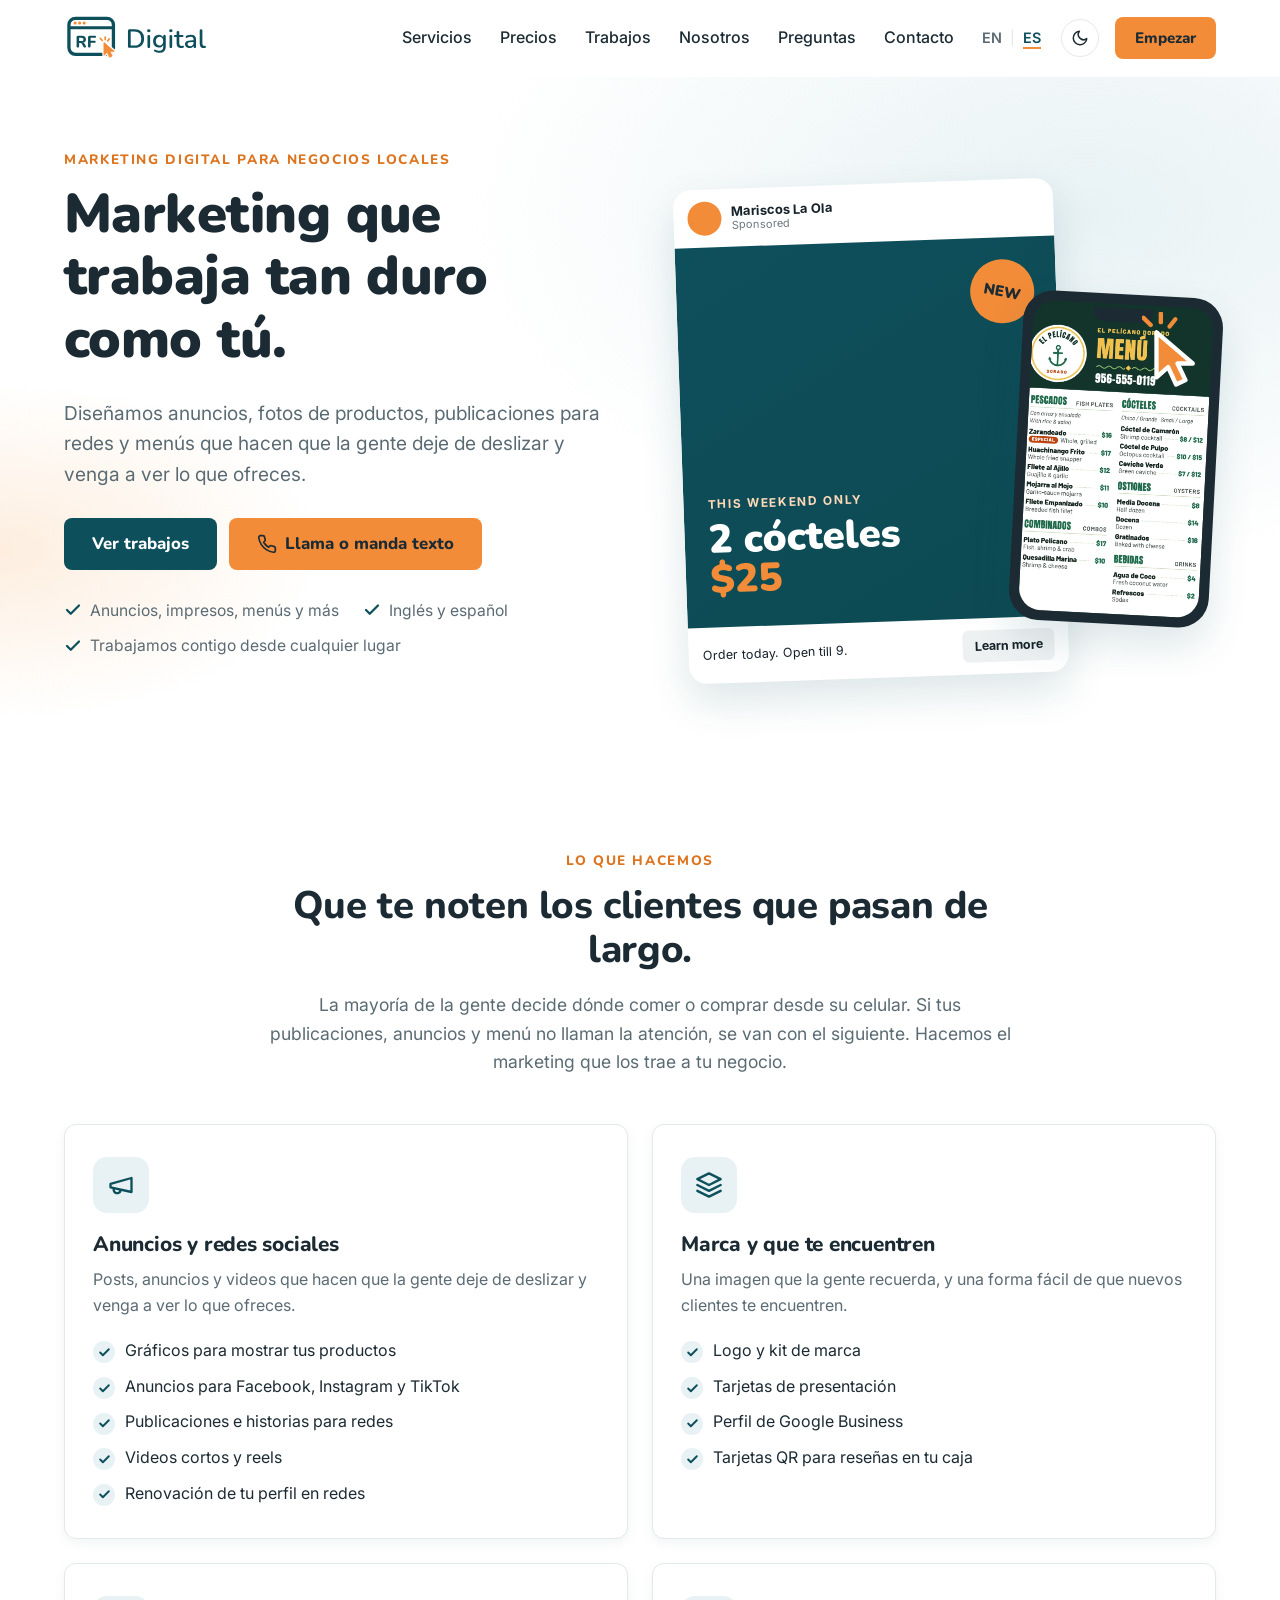
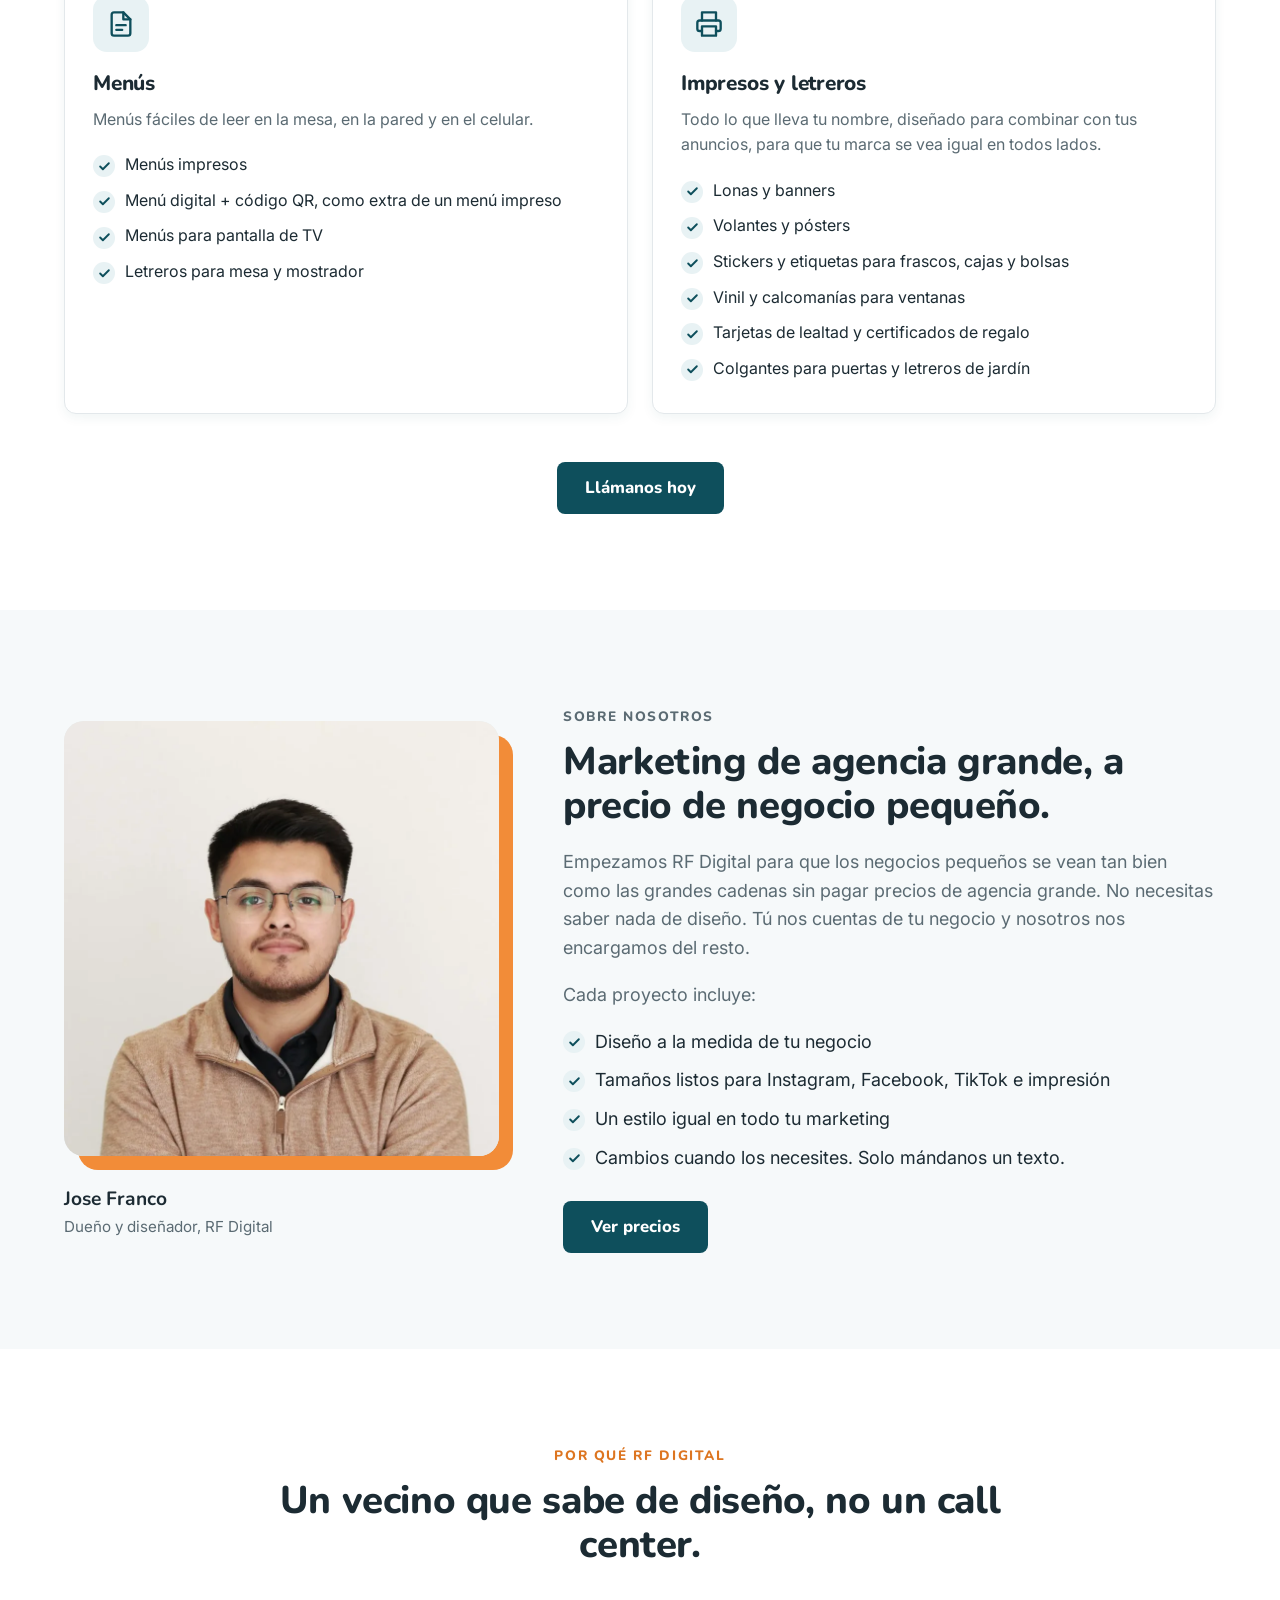
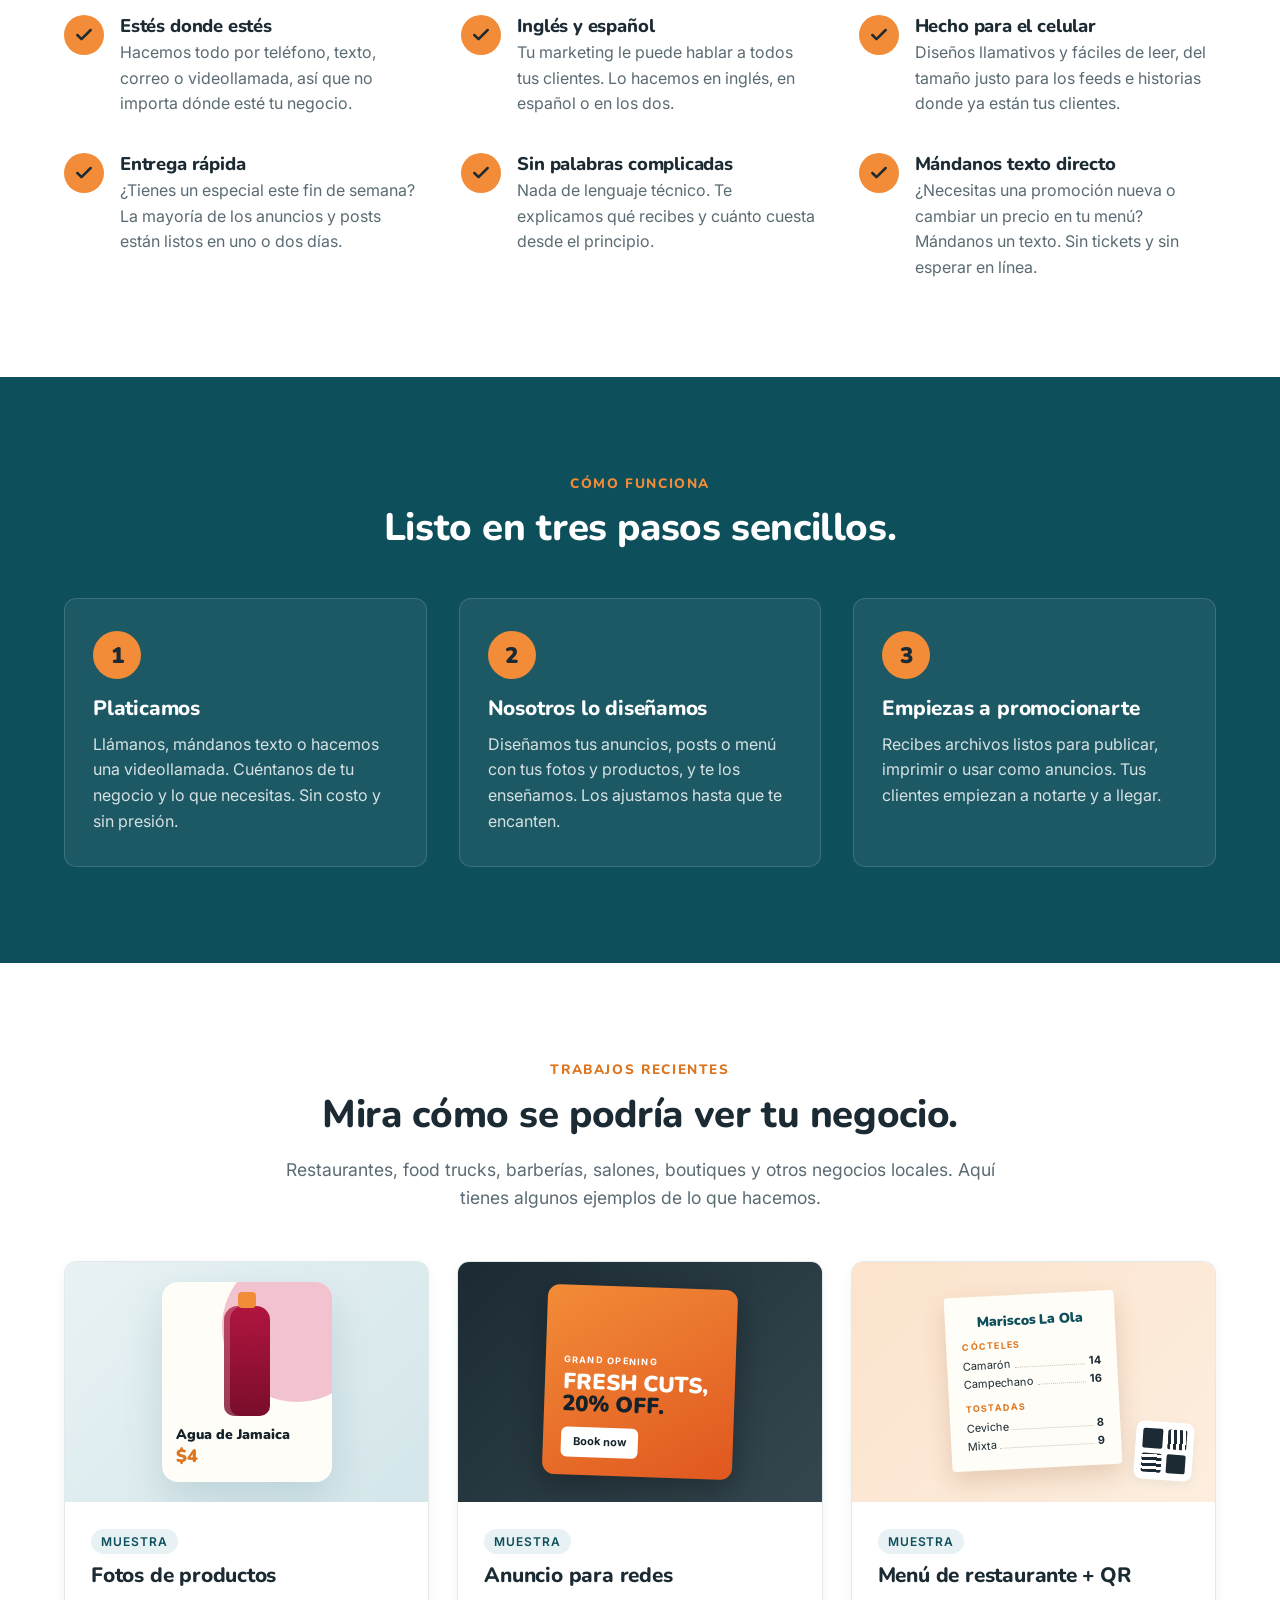
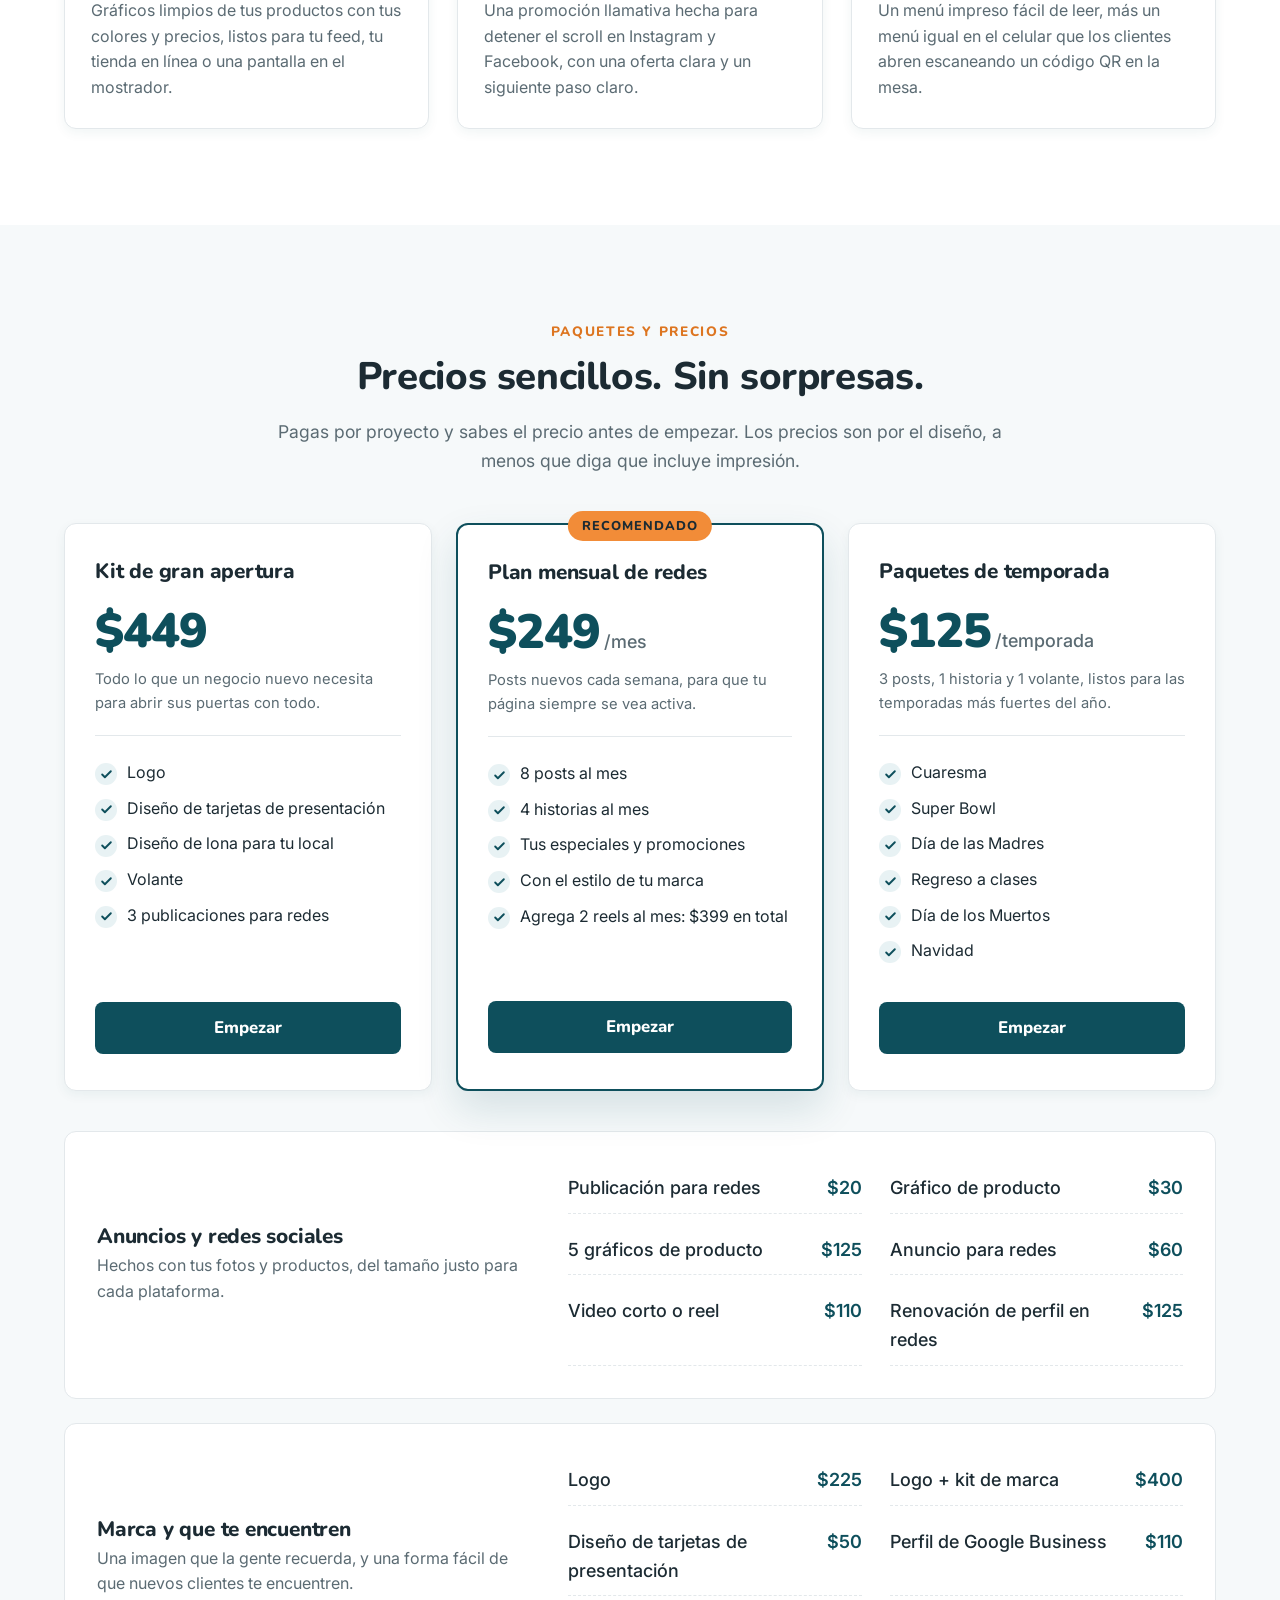
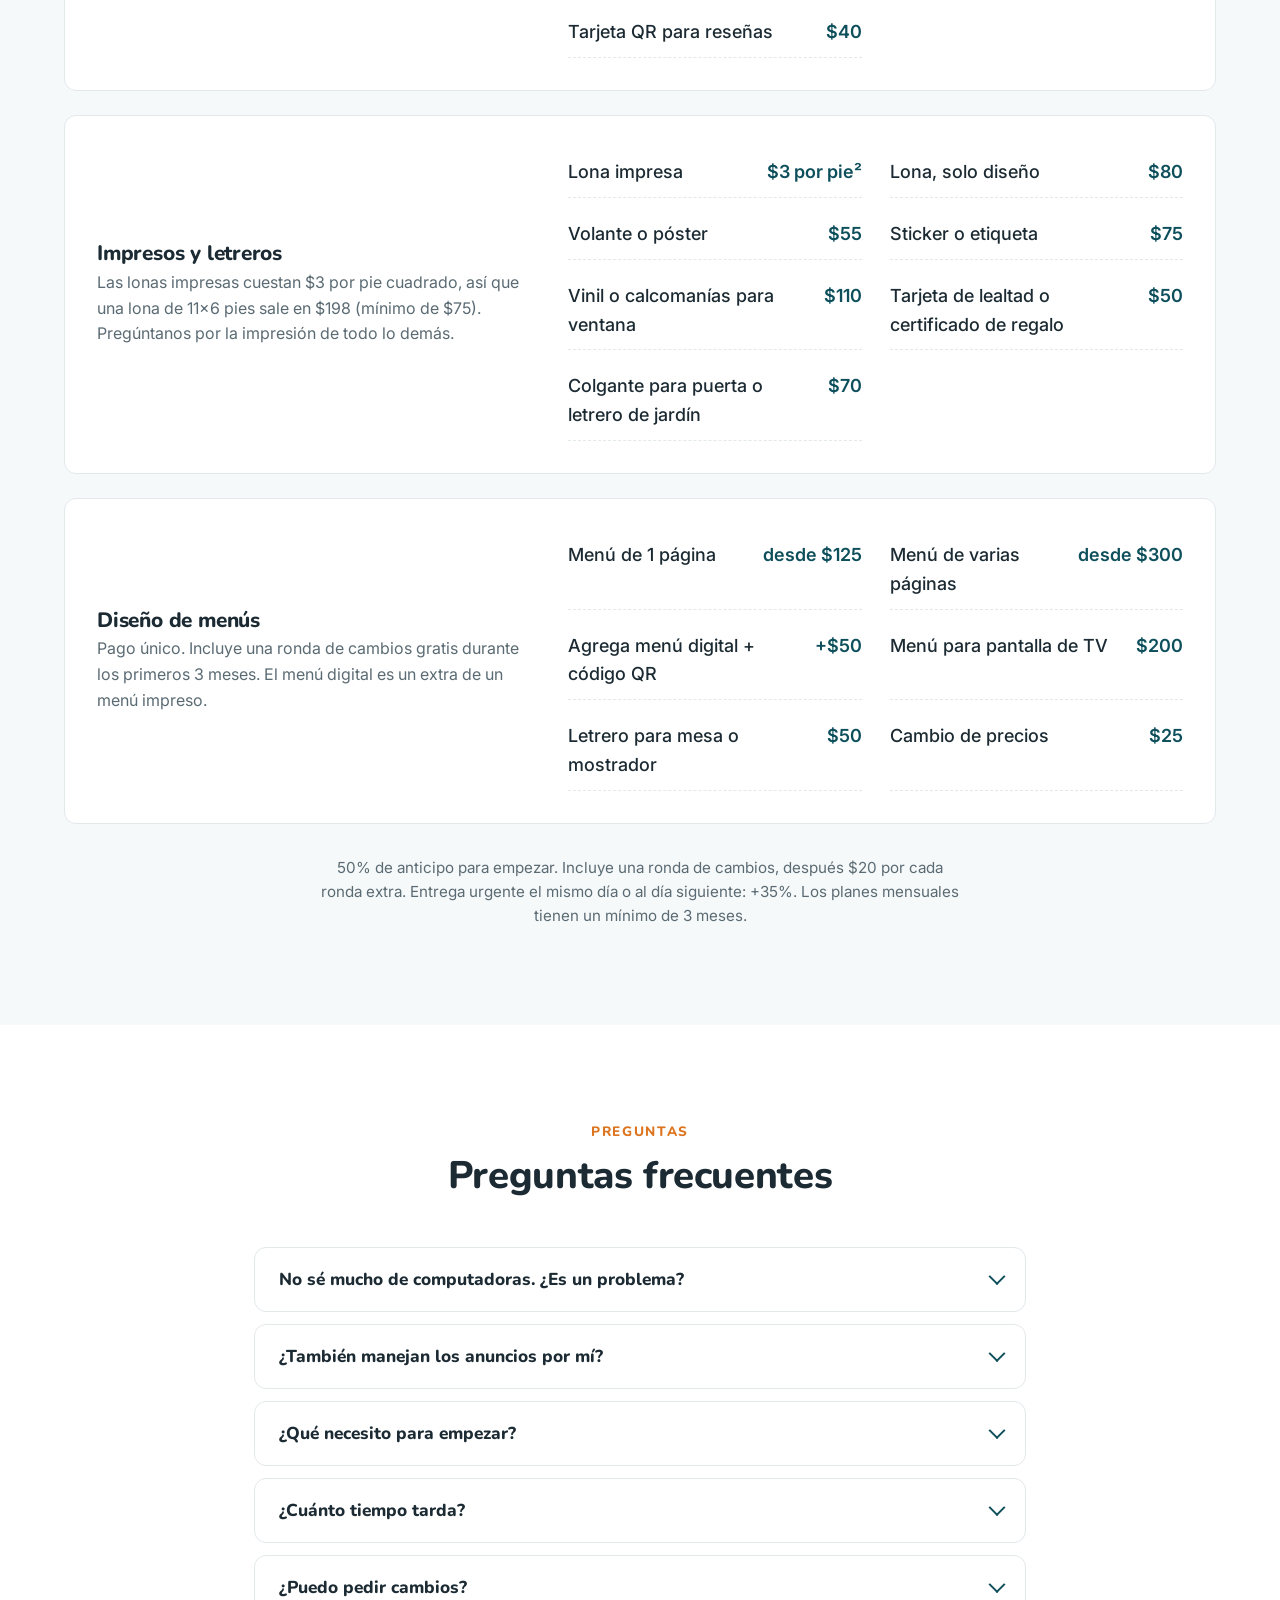
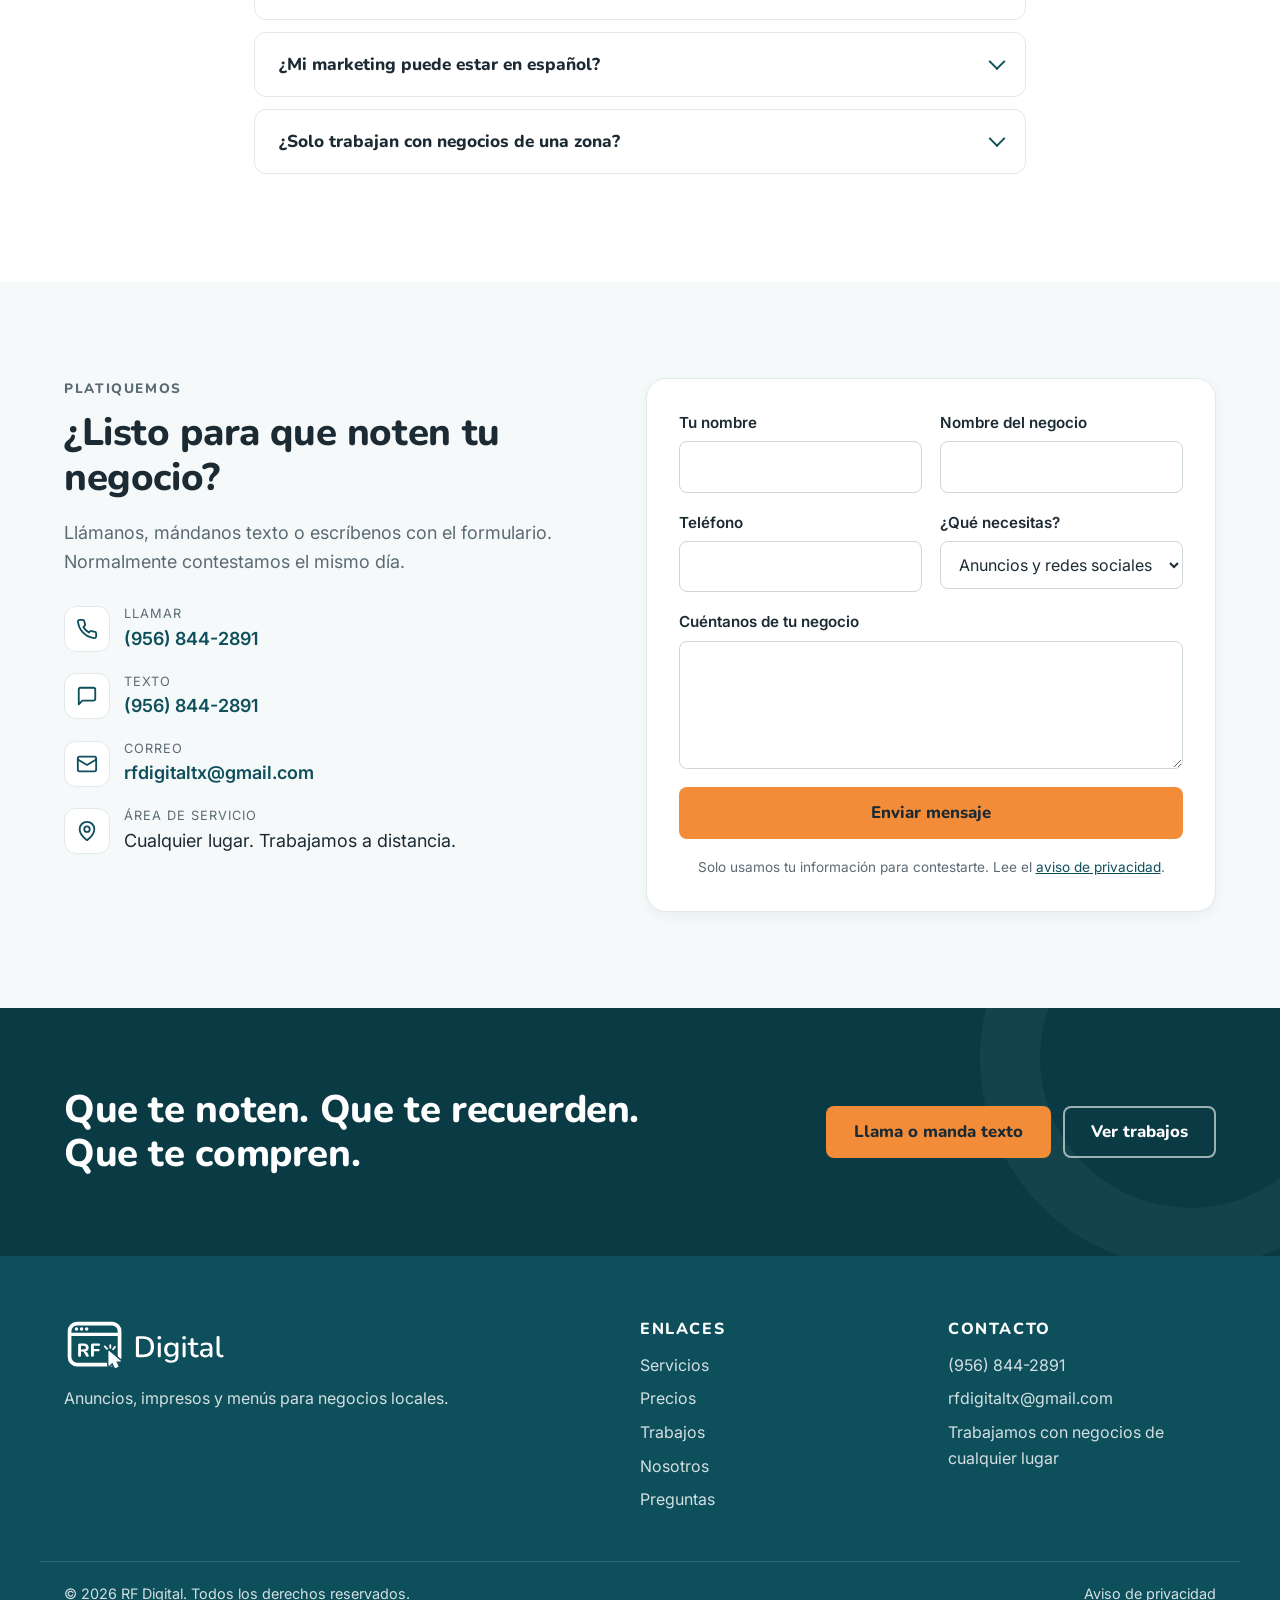
==== es/index.html @ 93c4a746 "Add a Spanish share link with its own Spanish preview Link previews don't run the language switch, s" ====
<!doctype html>
<html lang="es">
<head>
  <meta charset="utf-8">
  <meta name="viewport" content="width=device-width, initial-scale=1">
  <title>Marketing digital para negocios locales | RF Digital</title>
  <meta name="description" content="RF Digital diseña anuncios, publicaciones para redes, logos, tarjetas, lonas, letreros y menús para negocios locales, estén donde estén.">
  <link rel="canonical" href="https://jose-franco22.github.io/rf-digital/es/">
  <meta name="robots" content="noindex, follow">

  <!-- Facebook and other link previews don't run JavaScript, so this page
       carries its own Spanish preview, then sends people to the Spanish site. -->
  <meta property="og:type" content="website">
  <meta property="og:title" content="RF Digital | Marketing digital para negocios locales">
  <meta property="og:description" content="Anuncios, publicaciones para redes, logos, impresos y menús para negocios locales.">
  <meta property="og:url" content="https://jose-franco22.github.io/rf-digital/es/">
  <meta property="og:image" content="https://jose-franco22.github.io/rf-digital/assets/img/og-image-es.png?v=1">
  <meta property="og:image:width" content="1200">
  <meta property="og:image:height" content="630">
  <meta property="og:image:alt" content="RF Digital: marketing que trabaja tan duro como tú.">
  <meta property="og:locale" content="es_US">
  <meta name="twitter:card" content="summary_large_image">

  <link rel="icon" href="../assets/img/favicon.svg" type="image/svg+xml">
  <script>location.replace('../?lang=es' + location.hash);</script>
  <style>body { font-family: system-ui, sans-serif; background: #fff; color: #1C2B33; padding: 32px 16px; text-align: center; }</style>
</head>
<body>
  <p><a href="../?lang=es">Ir a RF Digital en español</a></p>
</body>
</html>
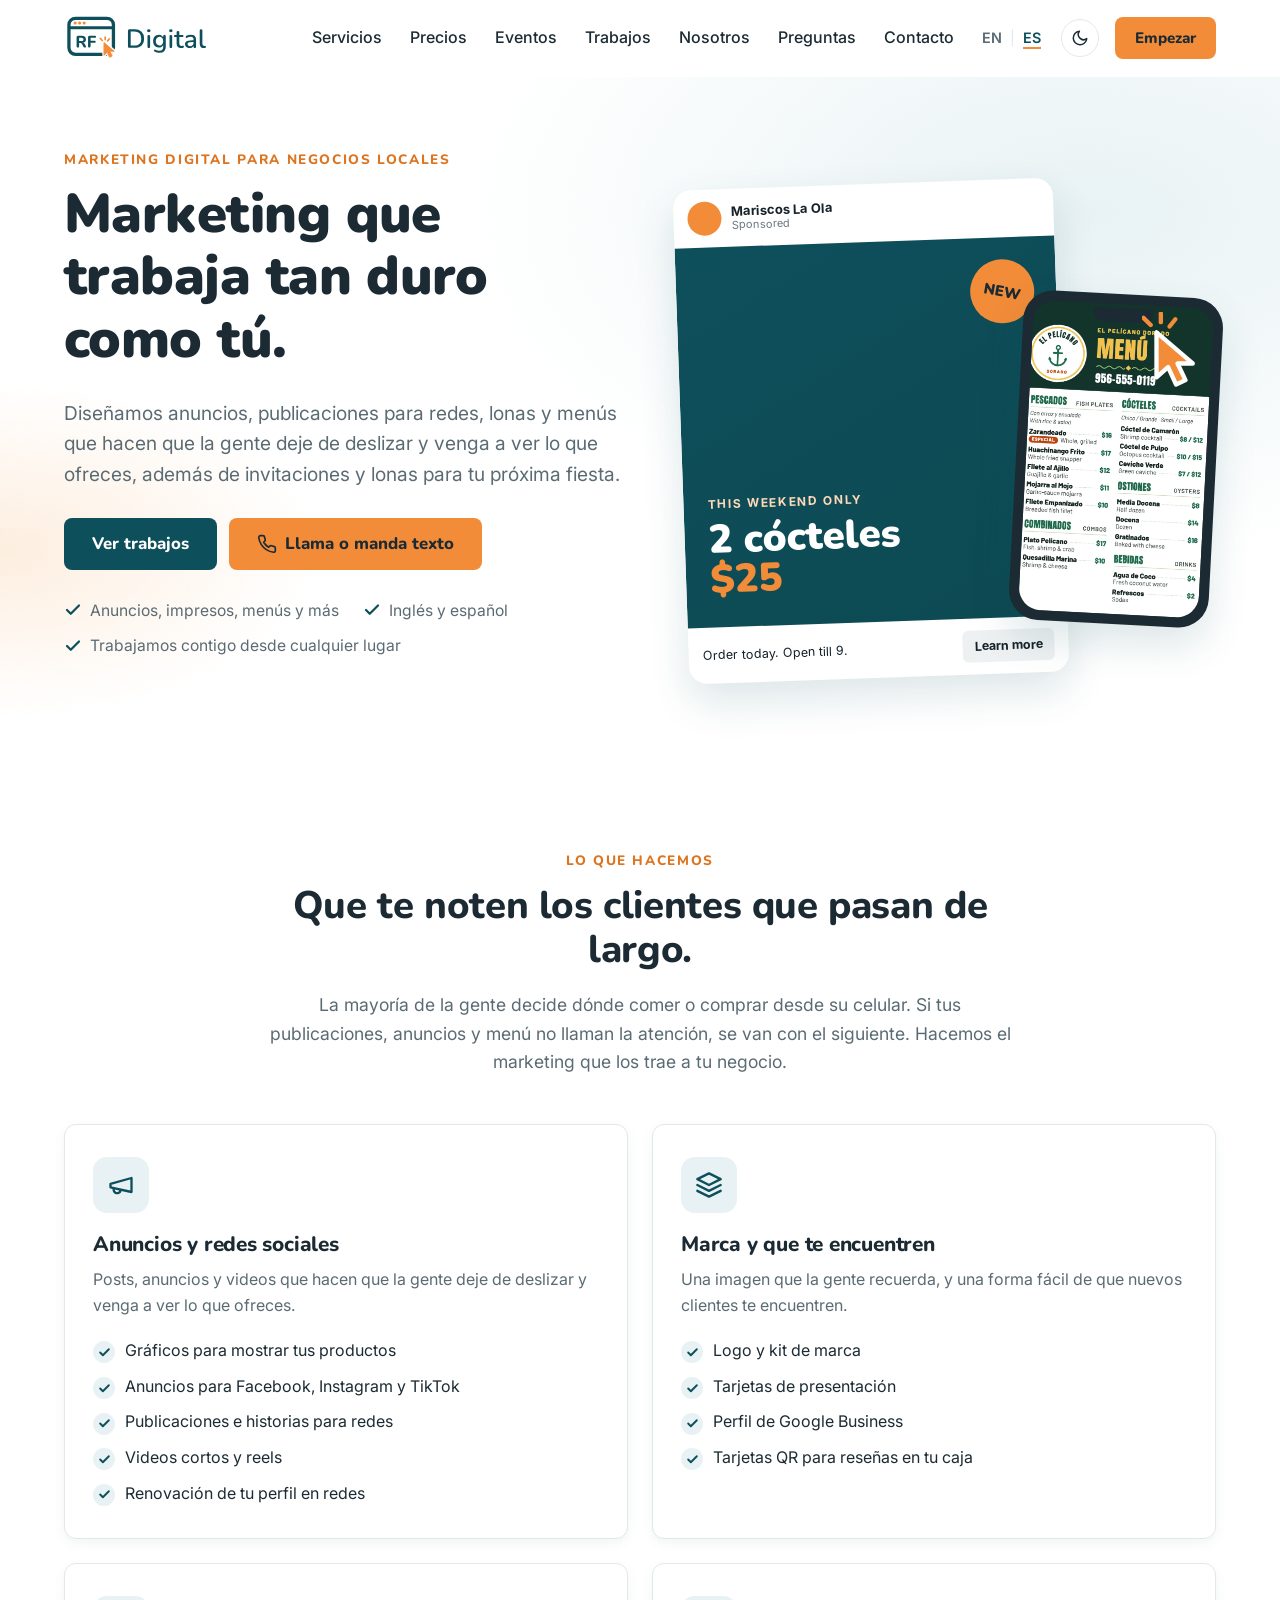
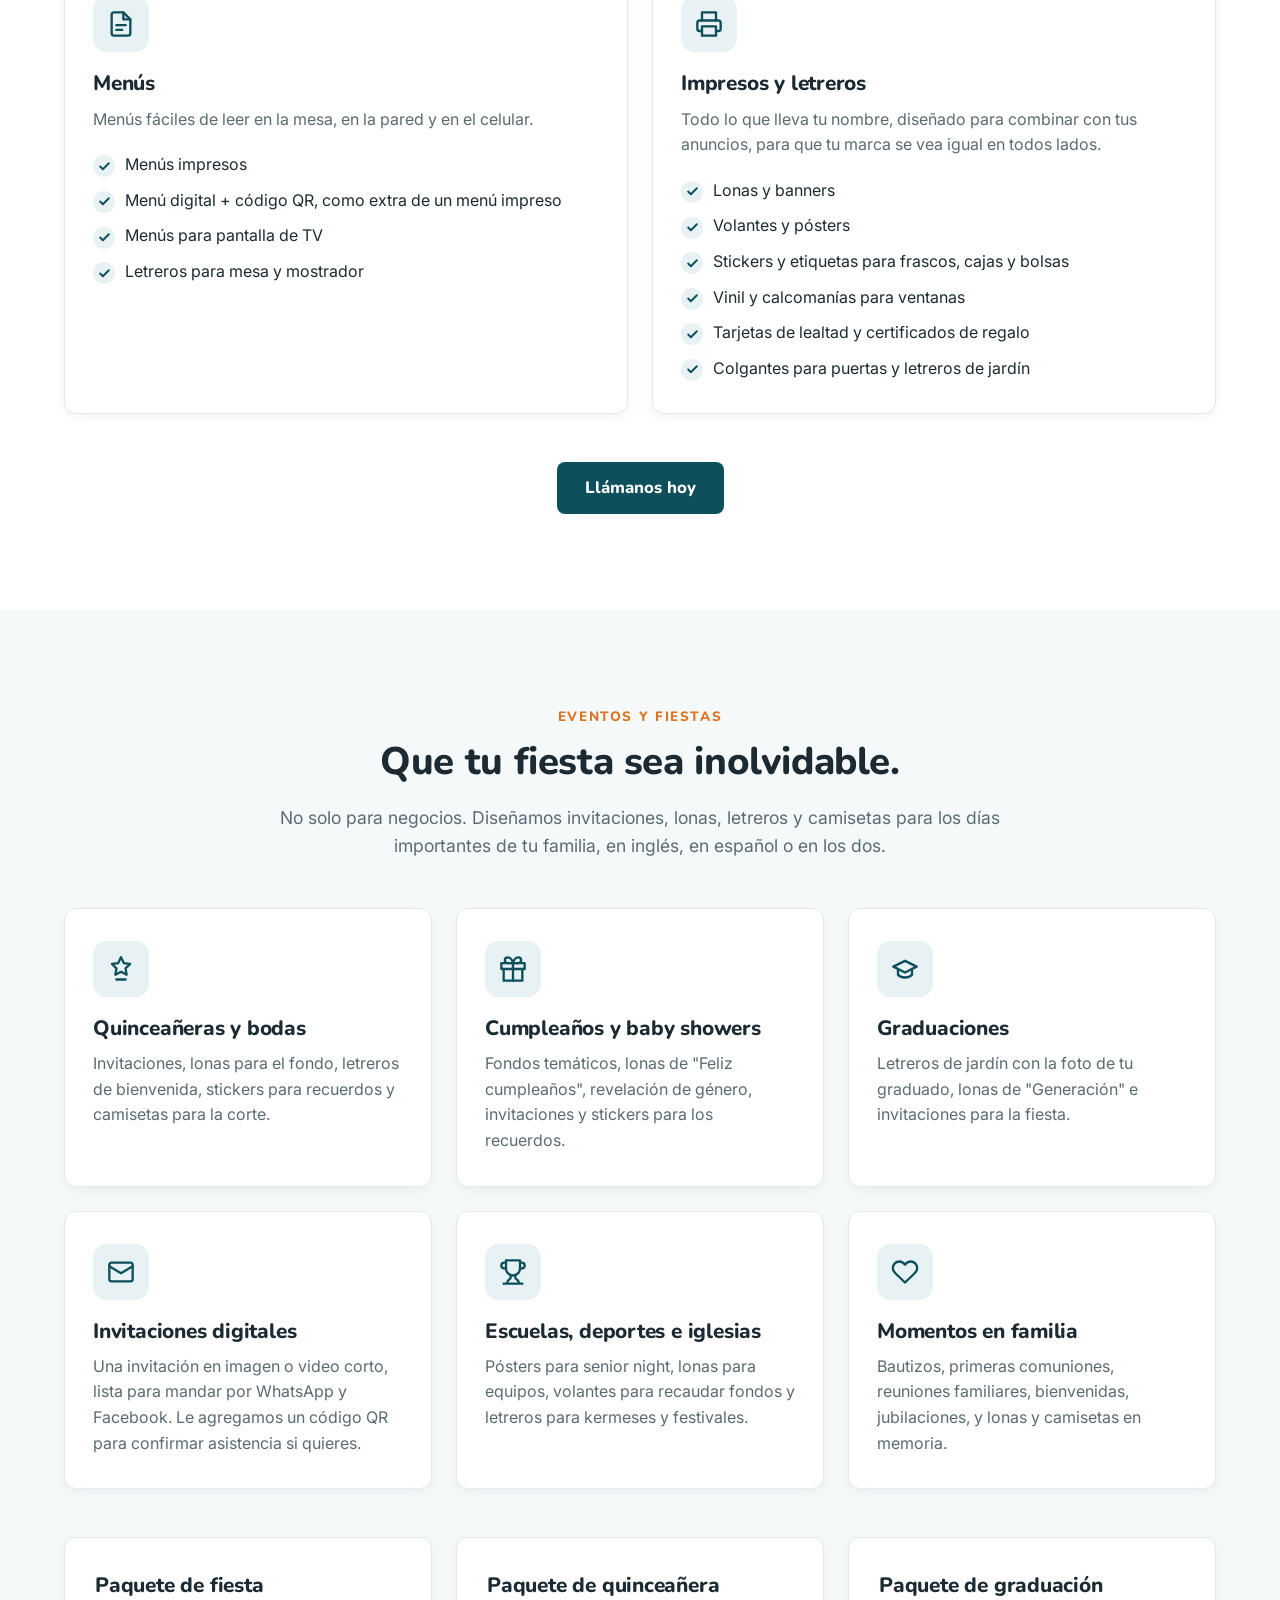
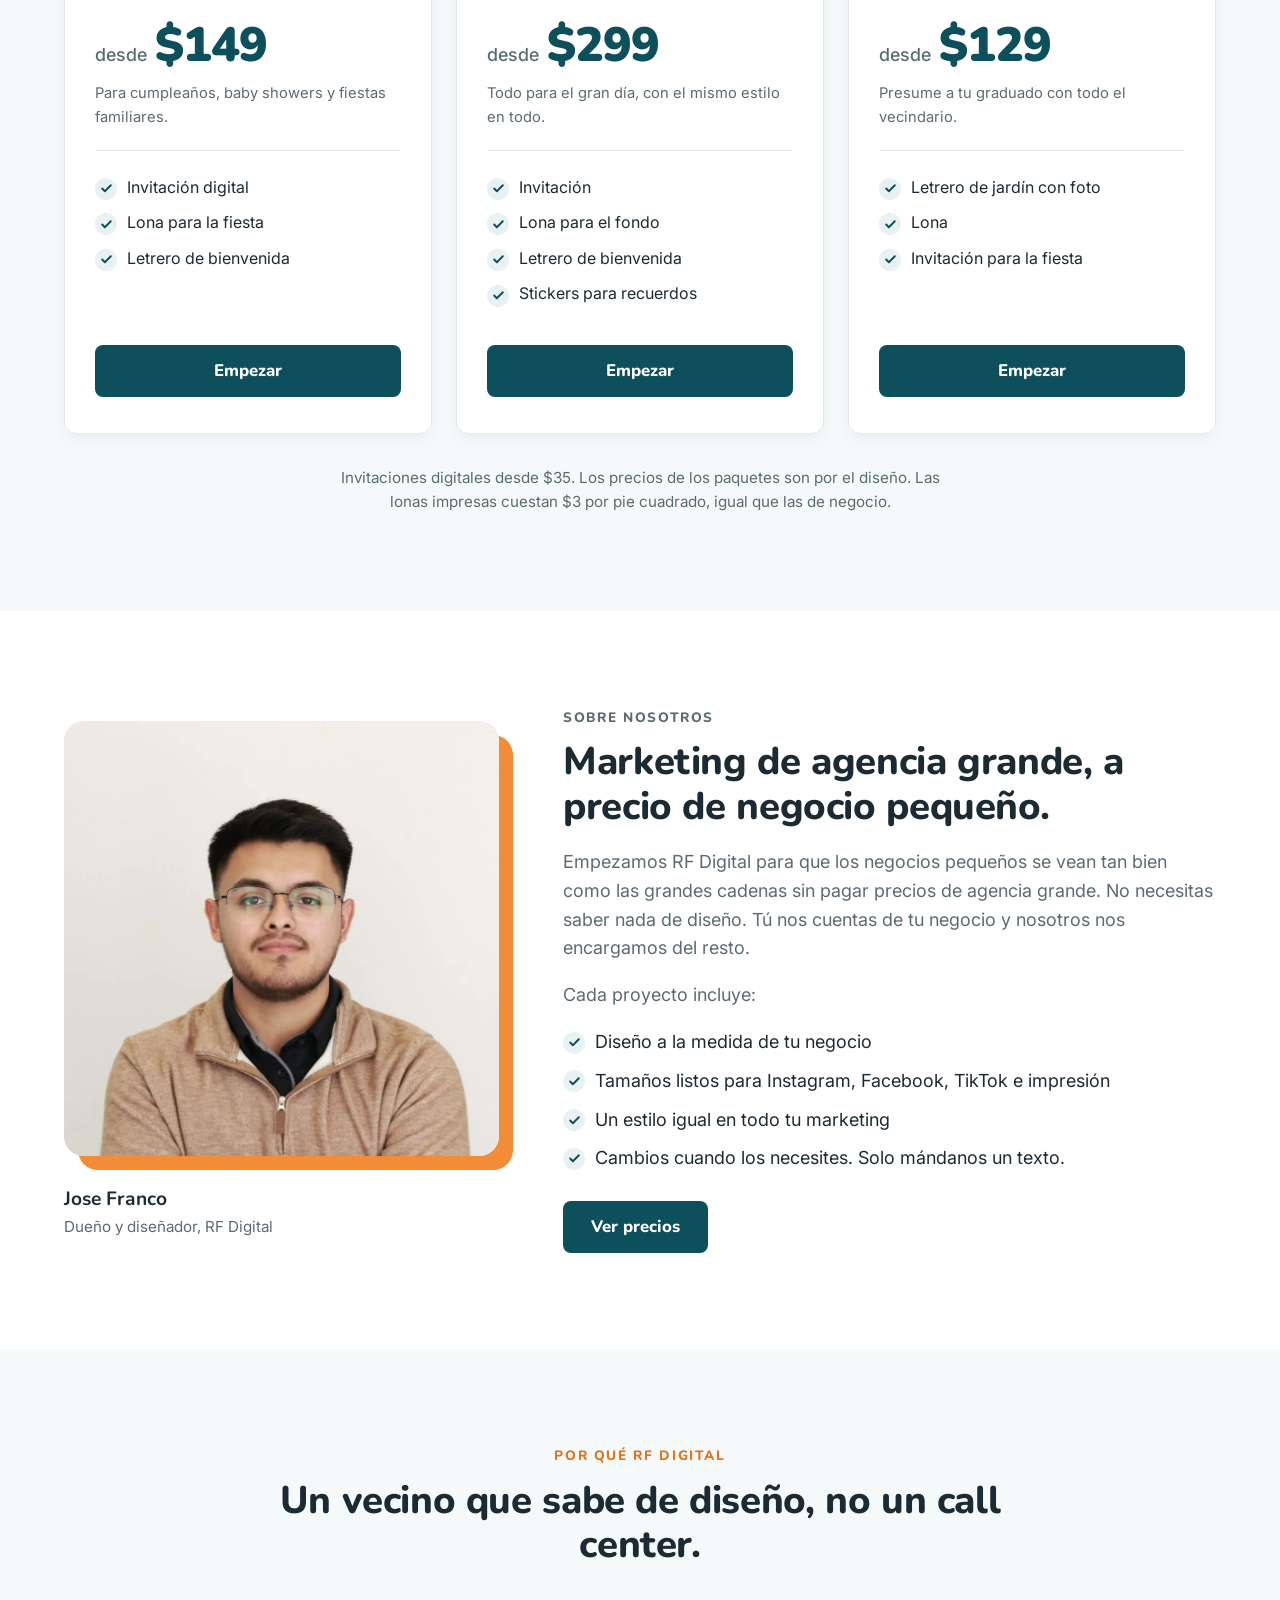
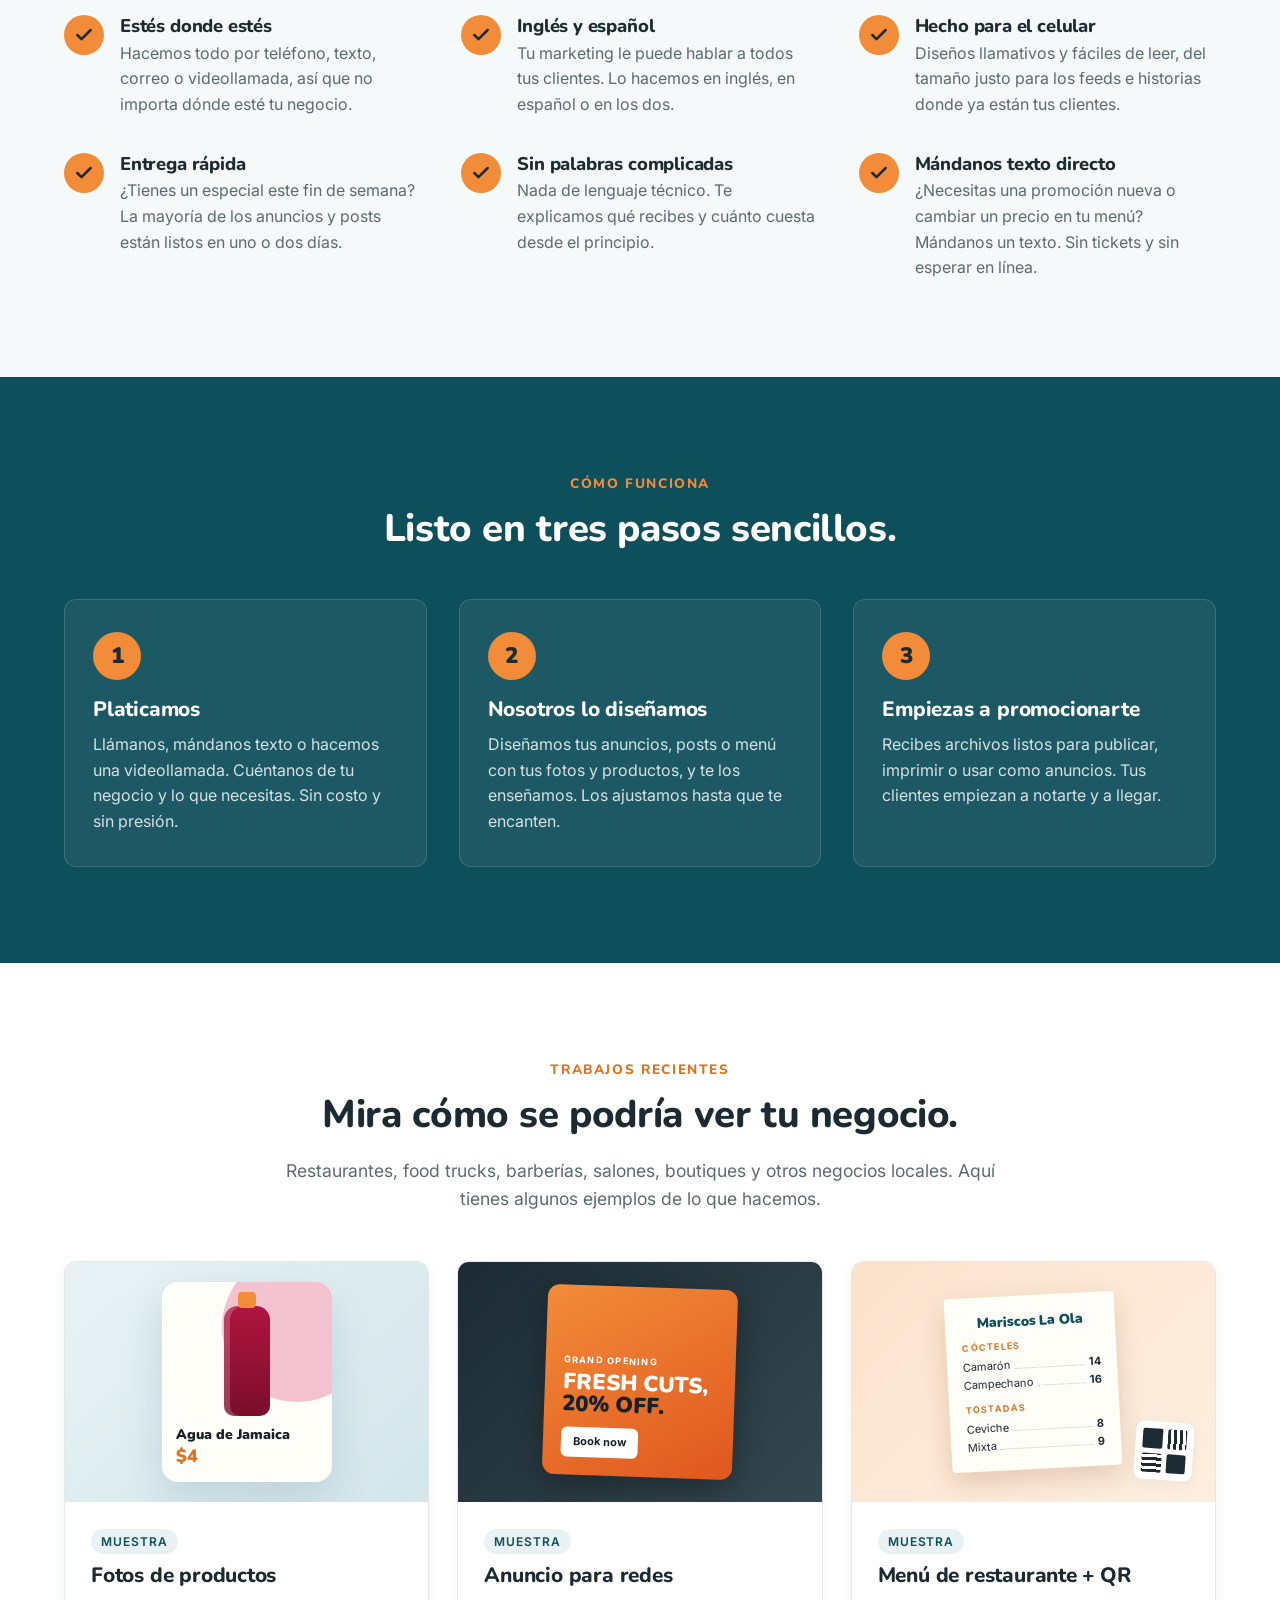
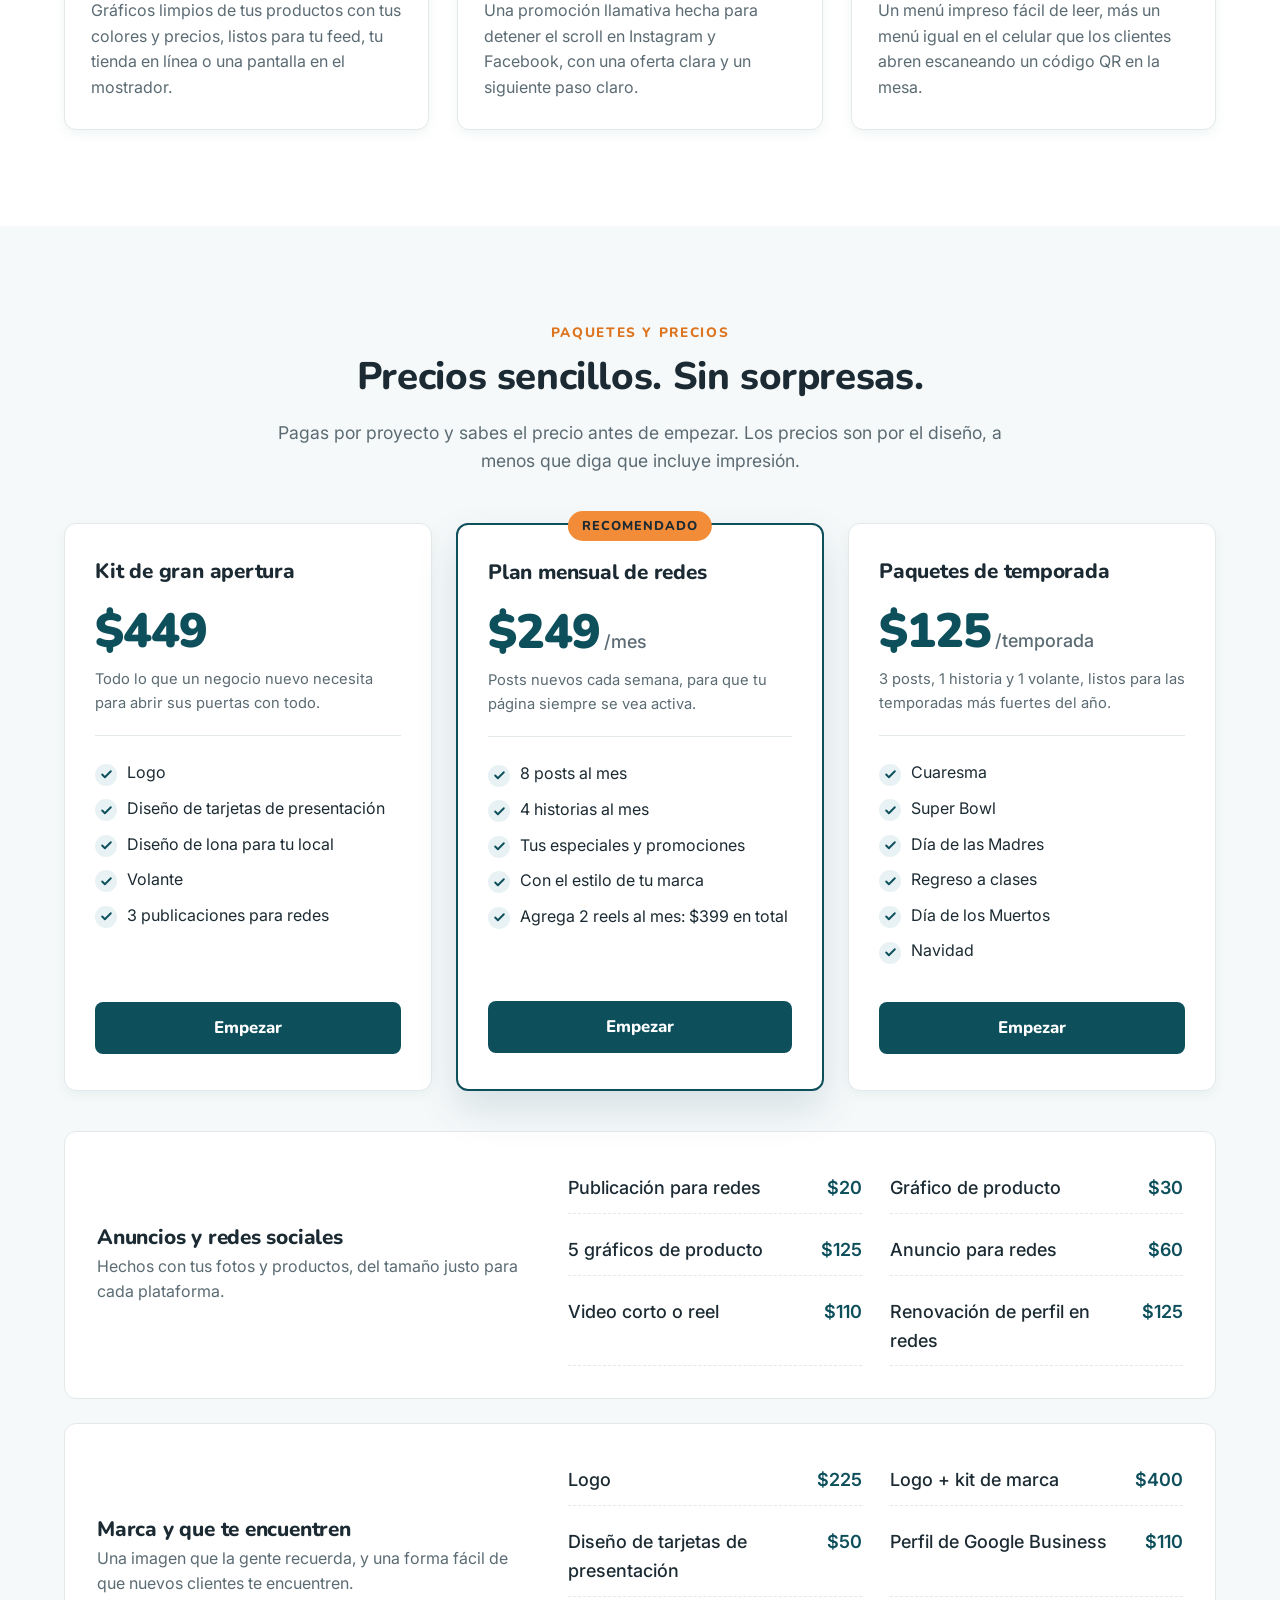
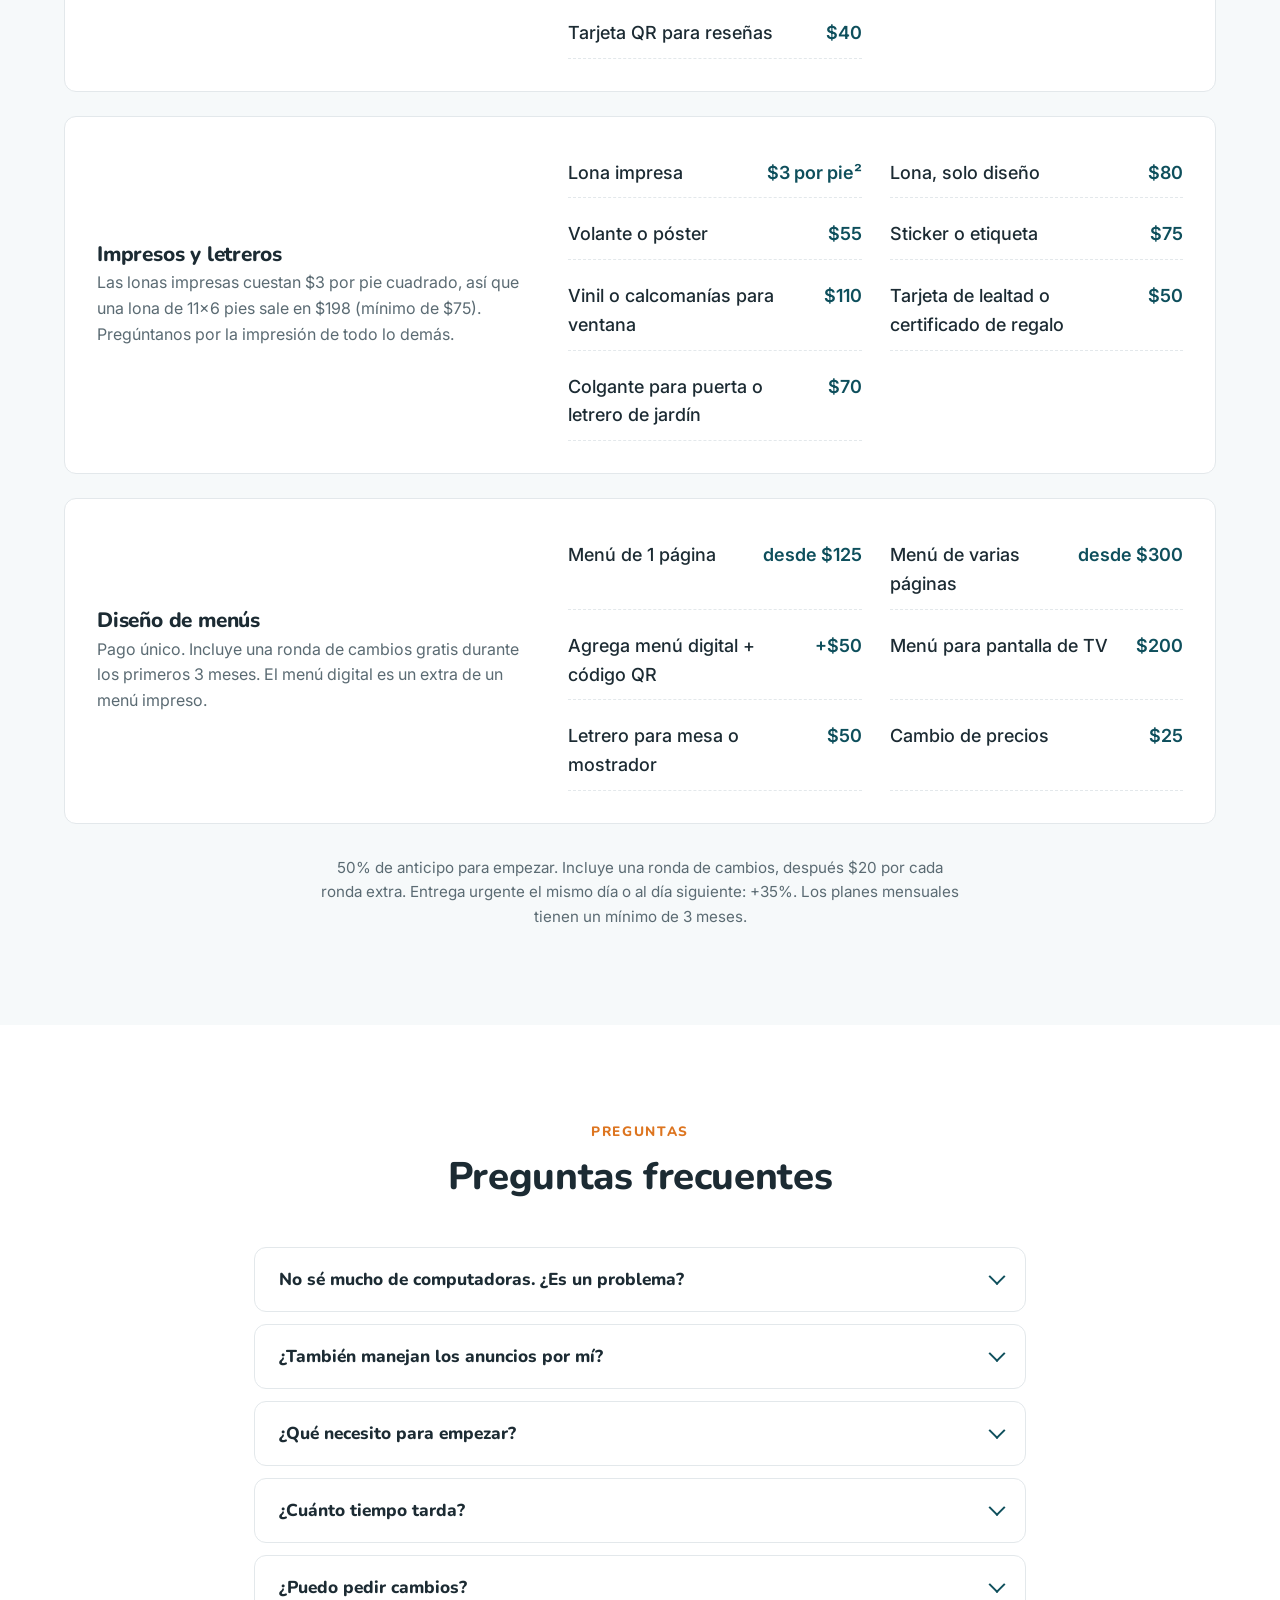
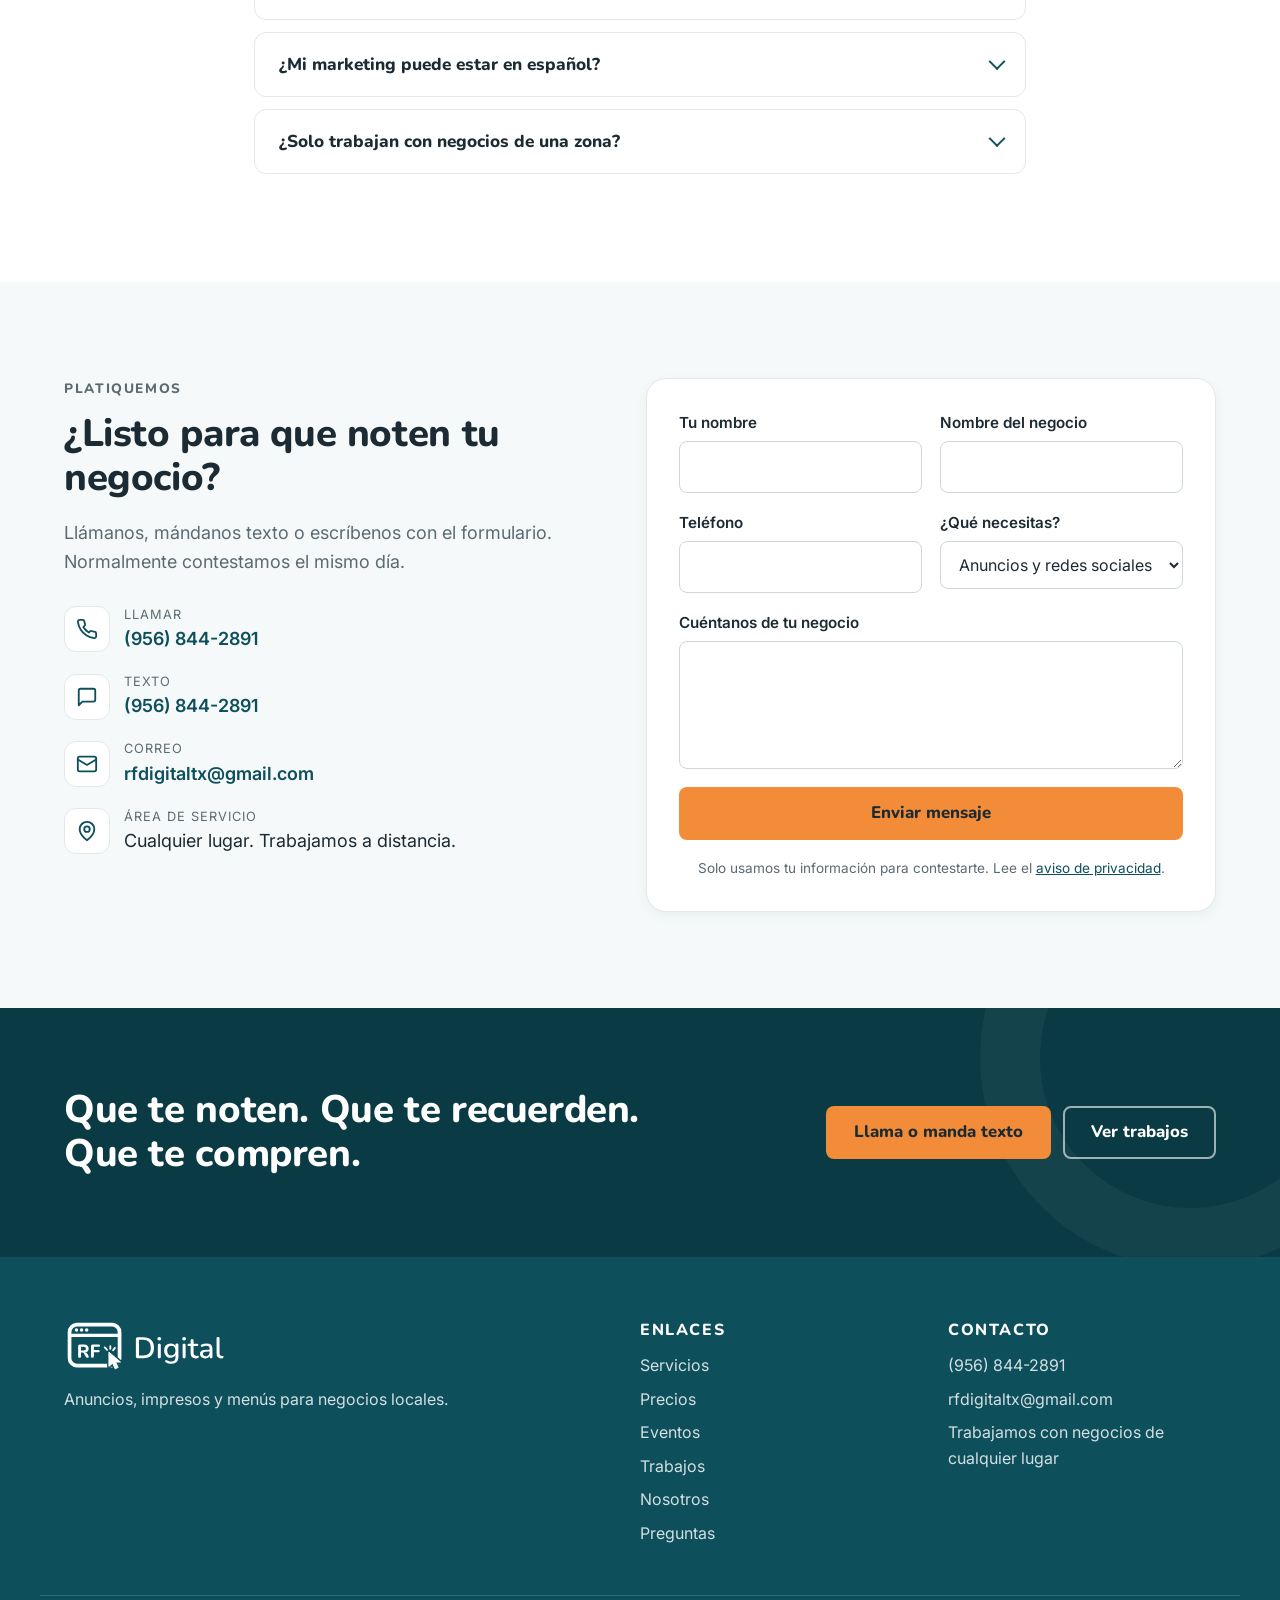
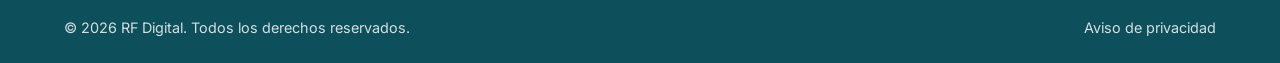
==== commit 33d3536e: "Mention parties and events in the link previews Co-Authored-By: Claude Opus 5.5 <noreply@anthropic.c" ====
--- a/es/index.html
+++ b/es/index.html
@@ -4,20 +4,20 @@
   <meta charset="utf-8">
   <meta name="viewport" content="width=device-width, initial-scale=1">
   <title>Marketing digital para negocios locales | RF Digital</title>
-  <meta name="description" content="RF Digital diseña anuncios, publicaciones para redes, logos, tarjetas, lonas, letreros y menús para negocios locales, estén donde estén.">
+  <meta name="description" content="RF Digital diseña anuncios, publicaciones para redes, logos, tarjetas, lonas, letreros y menús para negocios locales, además de invitaciones y lonas para fiestas y eventos.">
   <link rel="canonical" href="https://jose-franco22.github.io/rf-digital/es/">
   <meta name="robots" content="noindex, follow">
 
   <!-- Facebook and other link previews don't run JavaScript, so this page
        carries its own Spanish preview, then sends people to the Spanish site. -->
   <meta property="og:type" content="website">
-  <meta property="og:title" content="RF Digital | Marketing digital para negocios locales">
-  <meta property="og:description" content="Anuncios, publicaciones para redes, logos, impresos y menús para negocios locales.">
+  <meta property="og:title" content="RF Digital | Diseño para negocios, fiestas y eventos">
+  <meta property="og:description" content="Anuncios, redes sociales, lonas, menús e invitaciones para negocios locales, fiestas y eventos.">
   <meta property="og:url" content="https://jose-franco22.github.io/rf-digital/es/">
-  <meta property="og:image" content="https://jose-franco22.github.io/rf-digital/assets/img/og-image-es.png?v=1">
+  <meta property="og:image" content="https://jose-franco22.github.io/rf-digital/assets/img/og-image-es.png?v=2">
   <meta property="og:image:width" content="1200">
   <meta property="og:image:height" content="630">
-  <meta property="og:image:alt" content="RF Digital: marketing que trabaja tan duro como tú.">
+  <meta property="og:image:alt" content="RF Digital: marketing que trabaja tan duro como tú. Anuncios, impresos, menús, fiestas y eventos.">
   <meta property="og:locale" content="es_US">
   <meta name="twitter:card" content="summary_large_image">
 
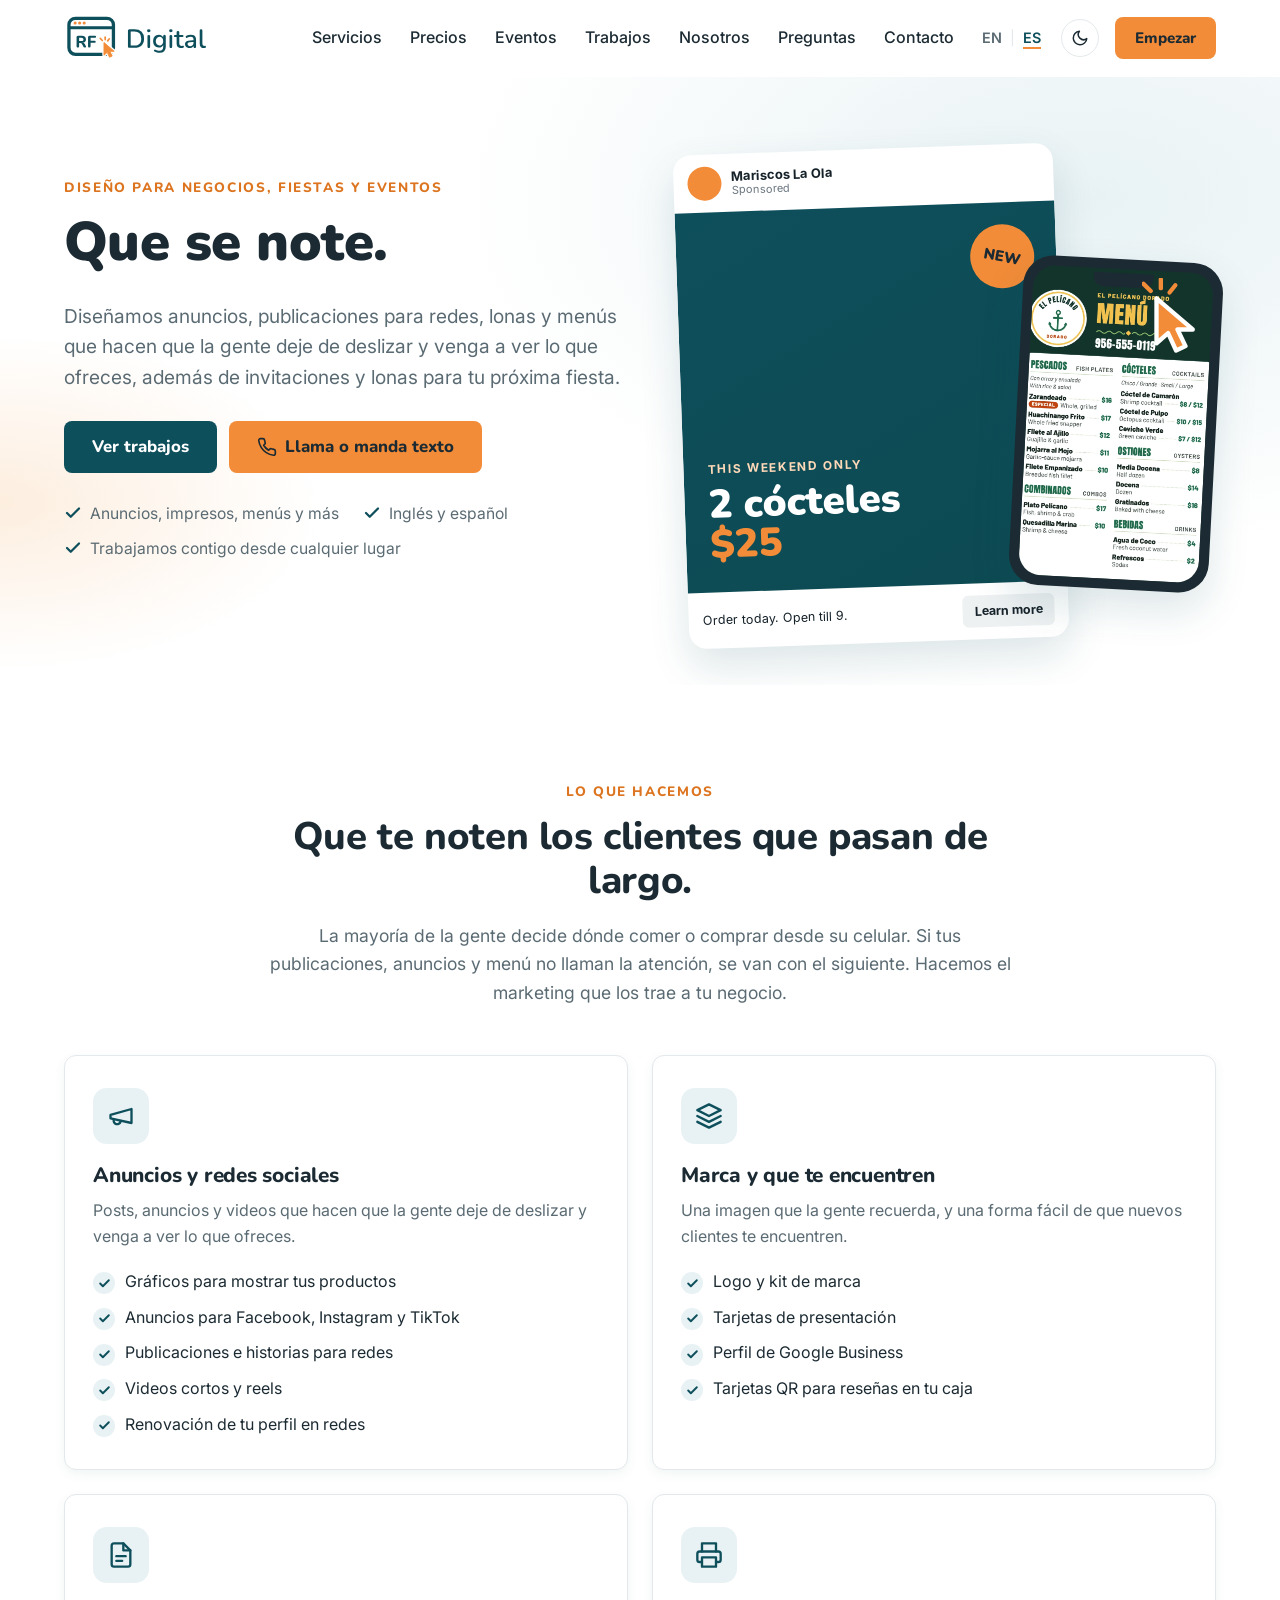
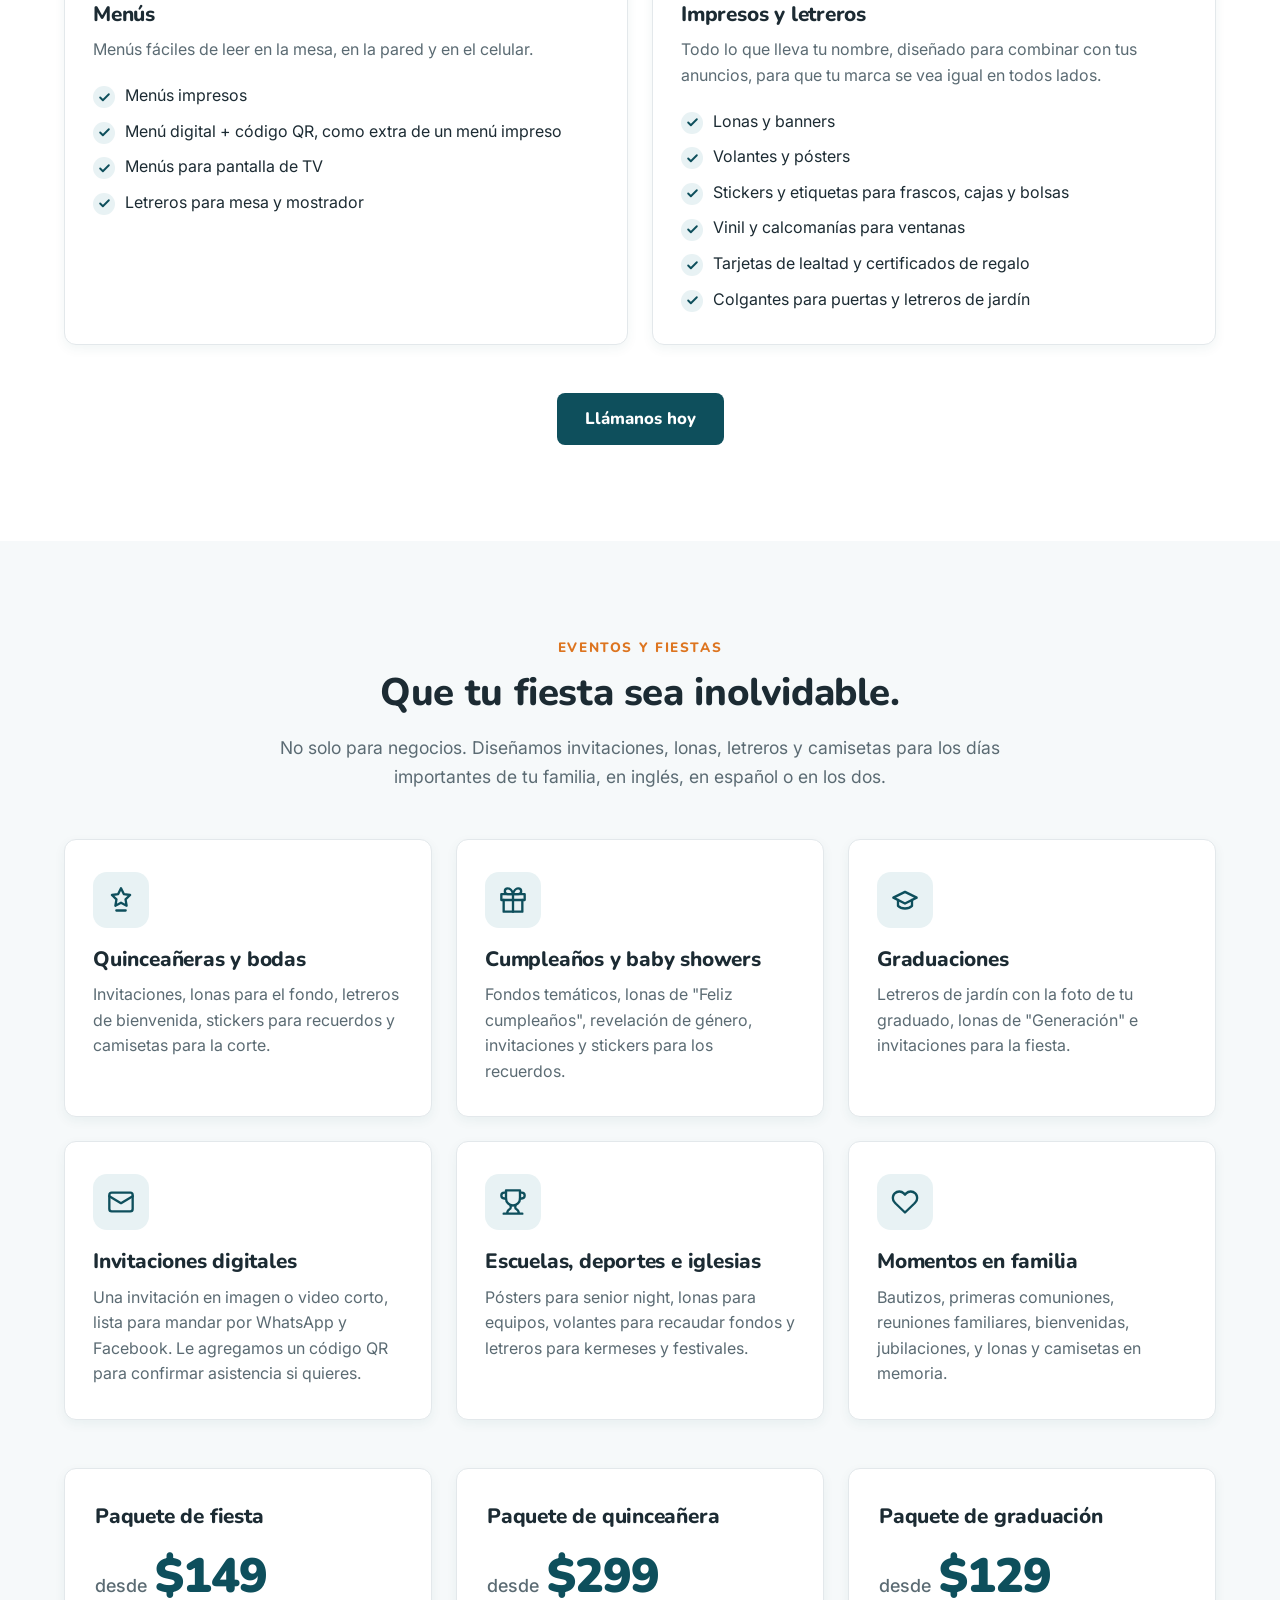
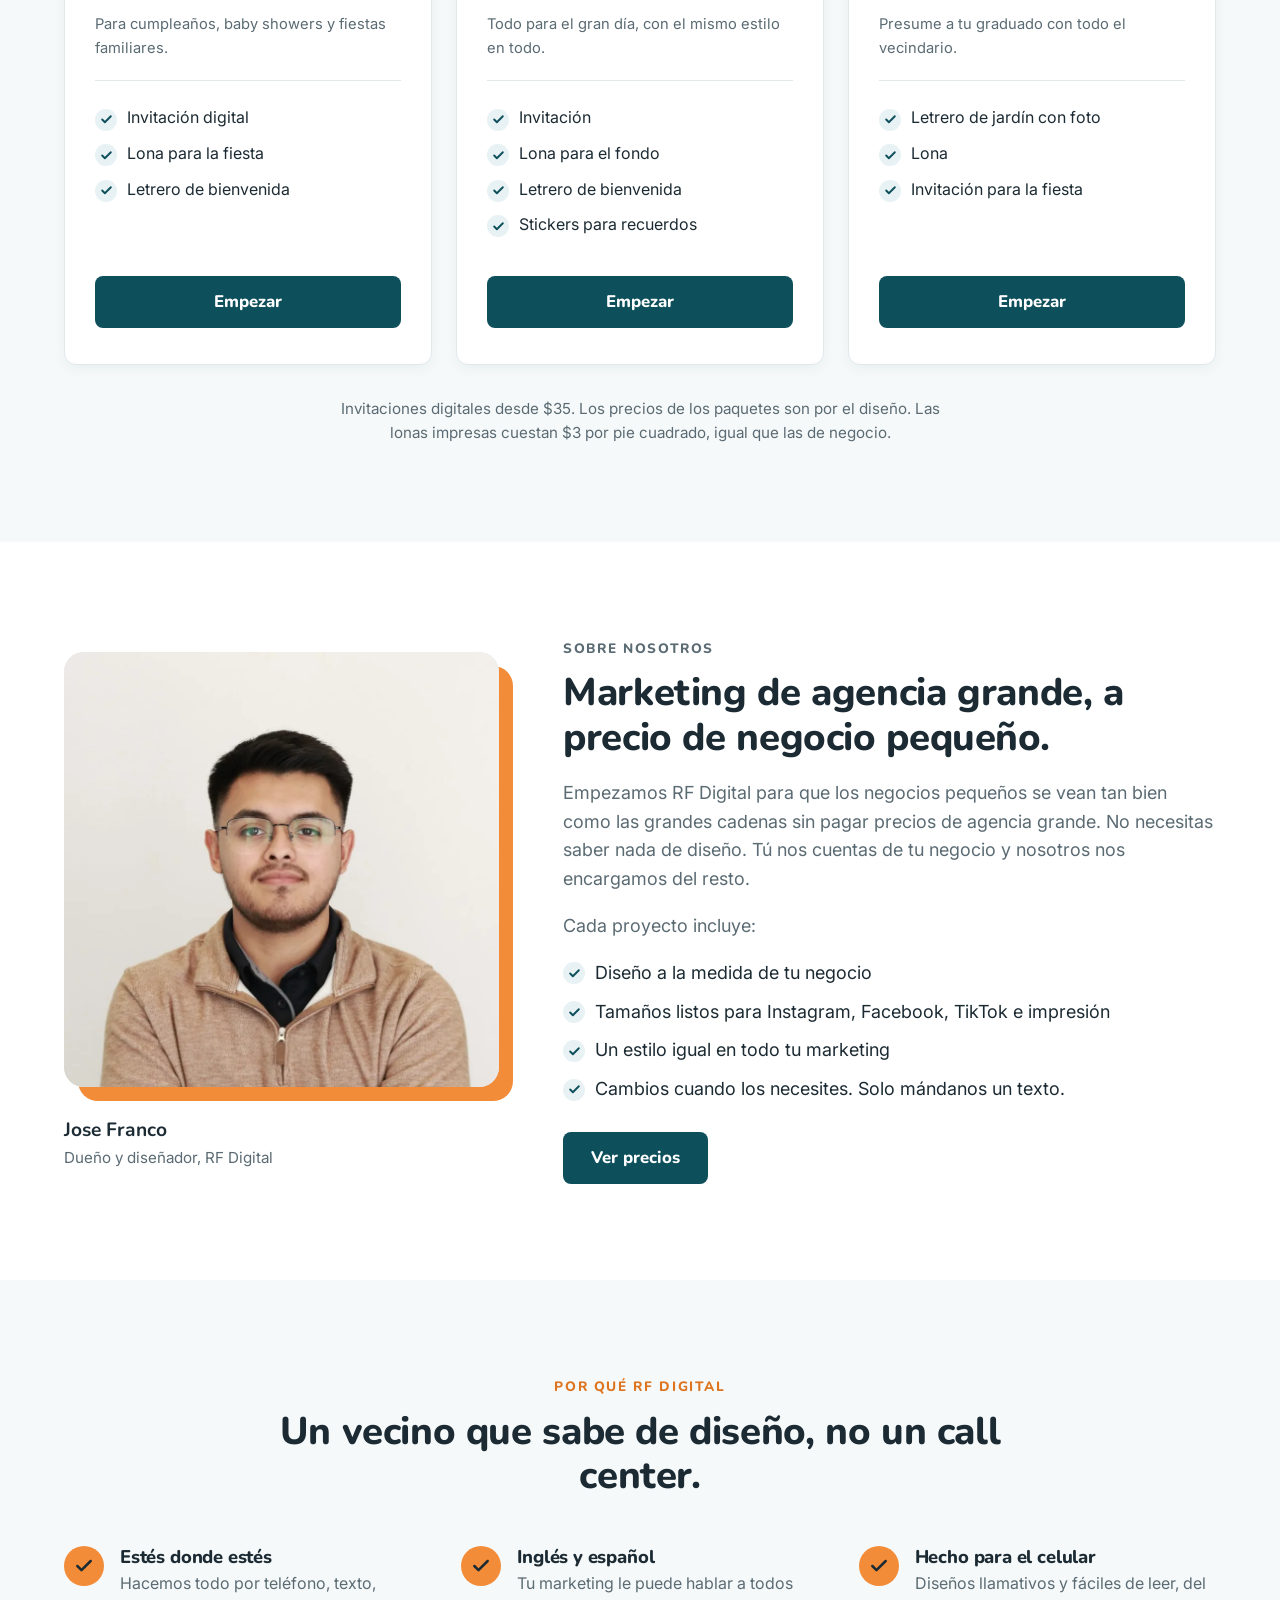
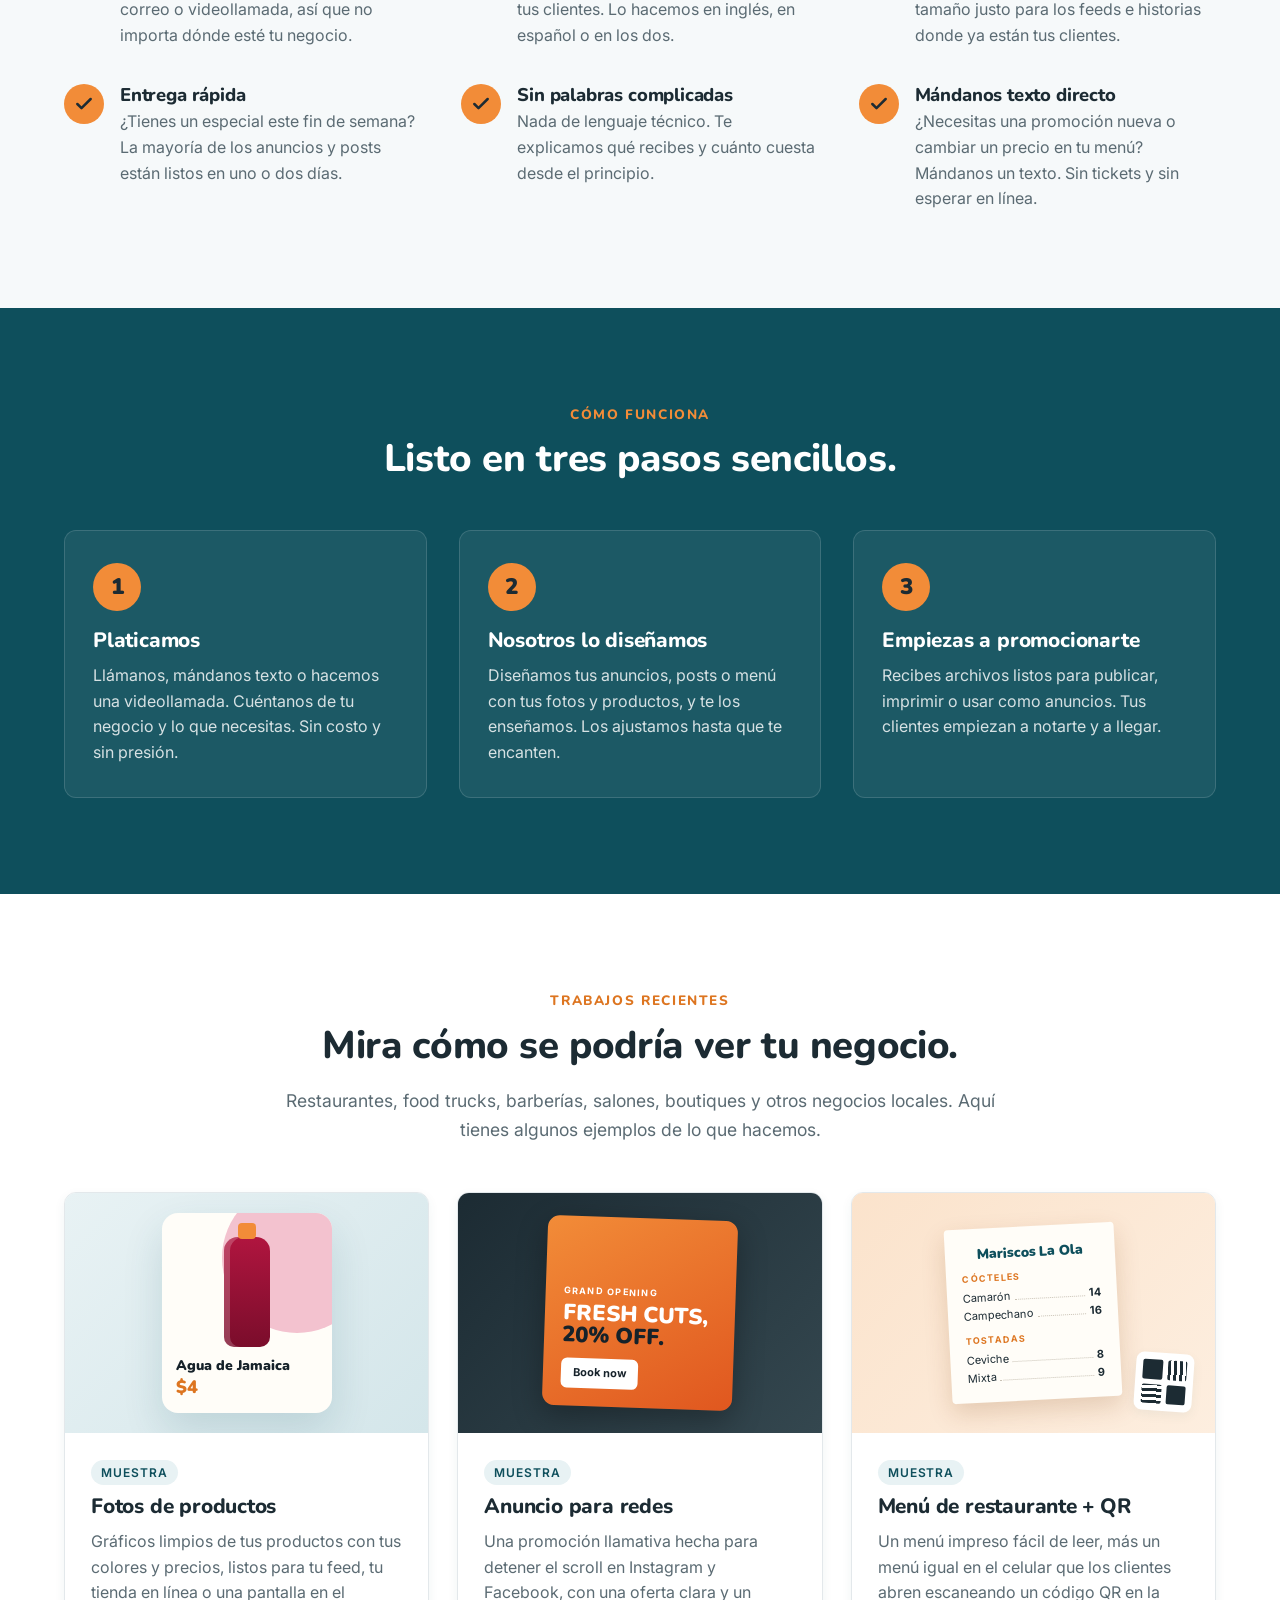
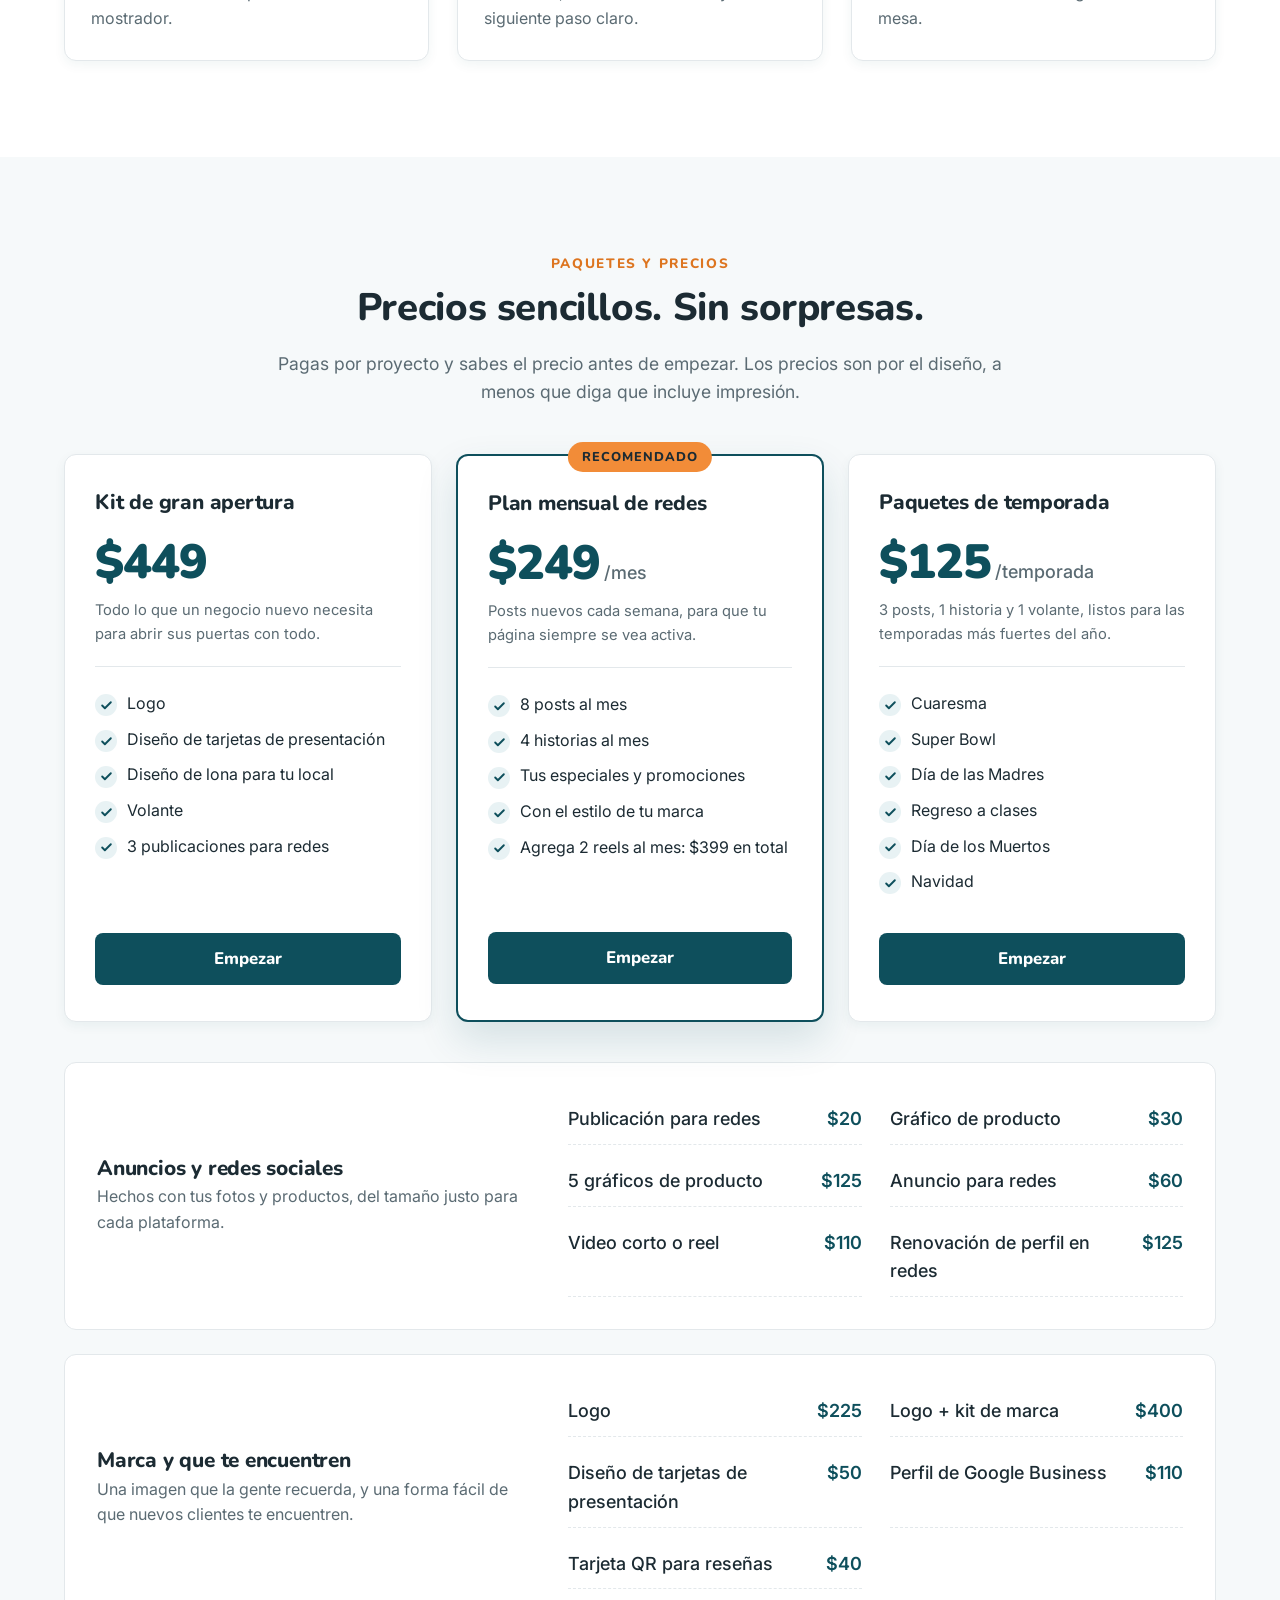
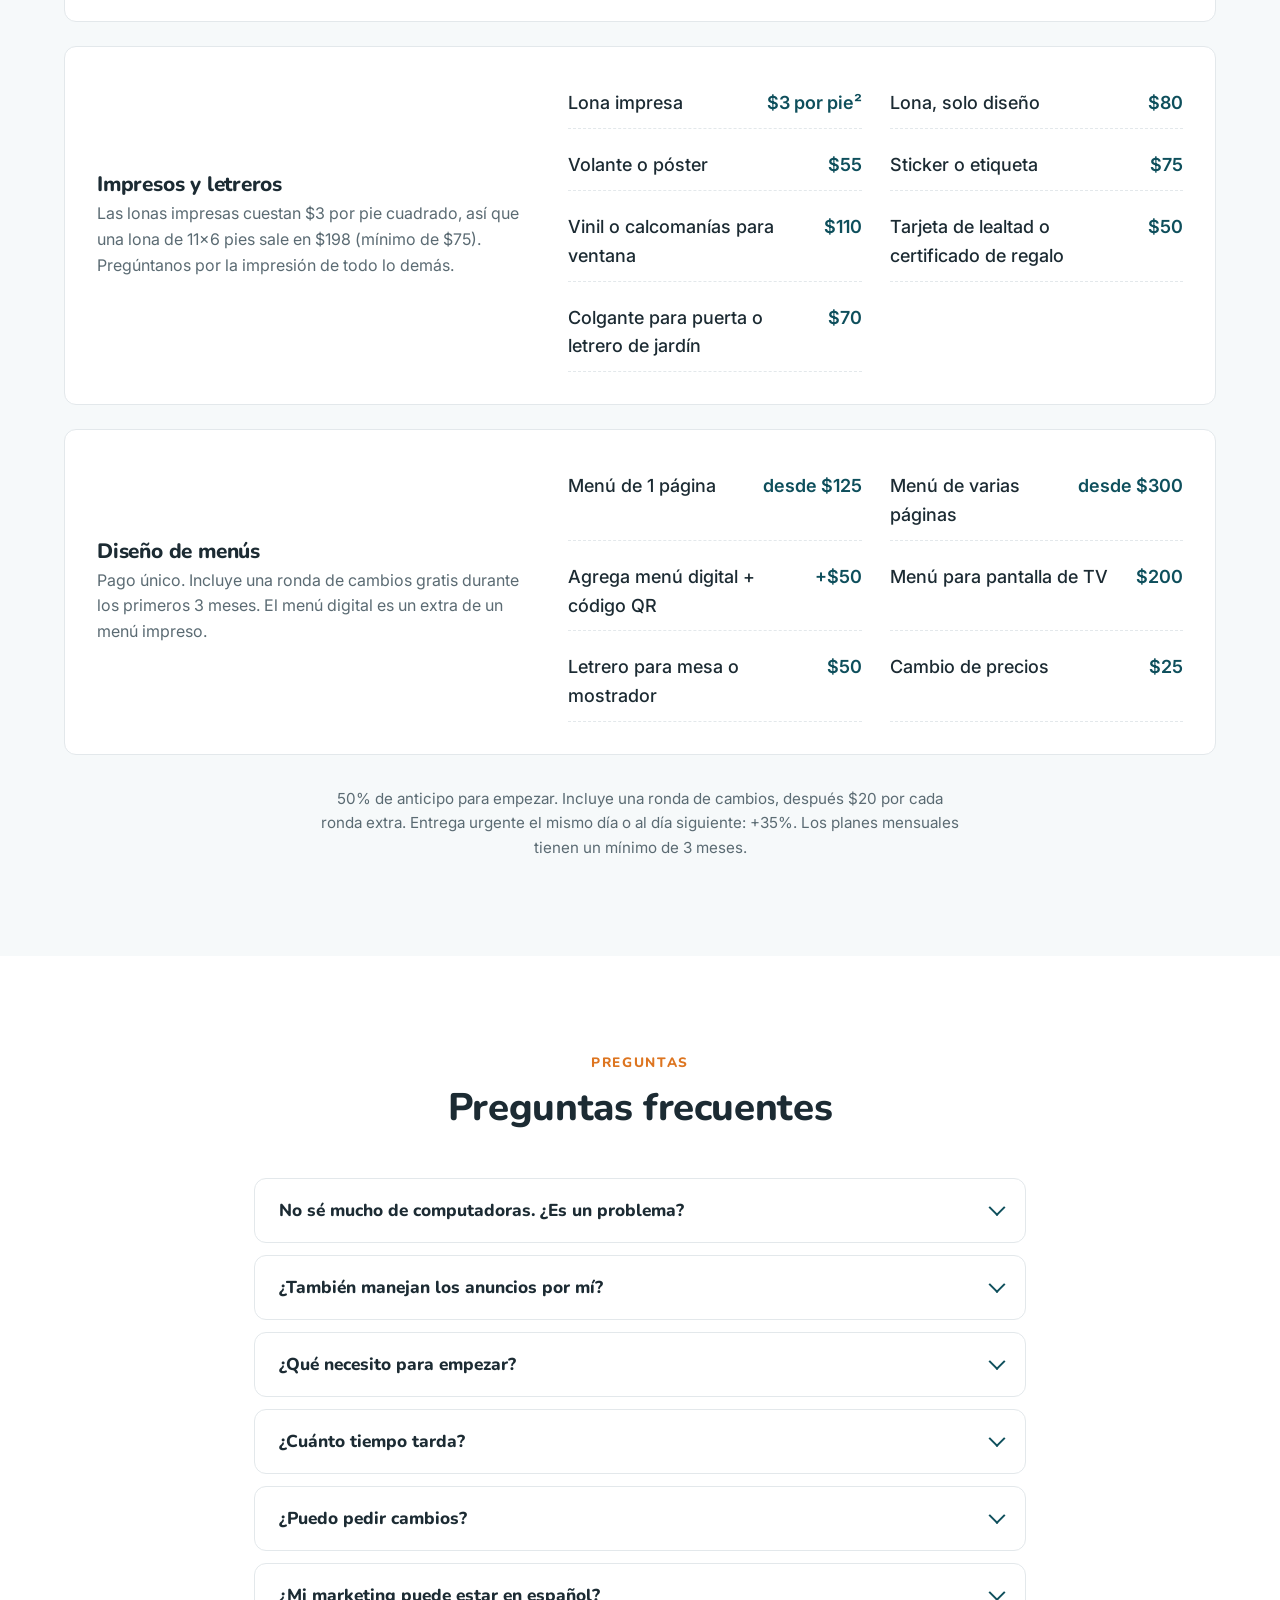
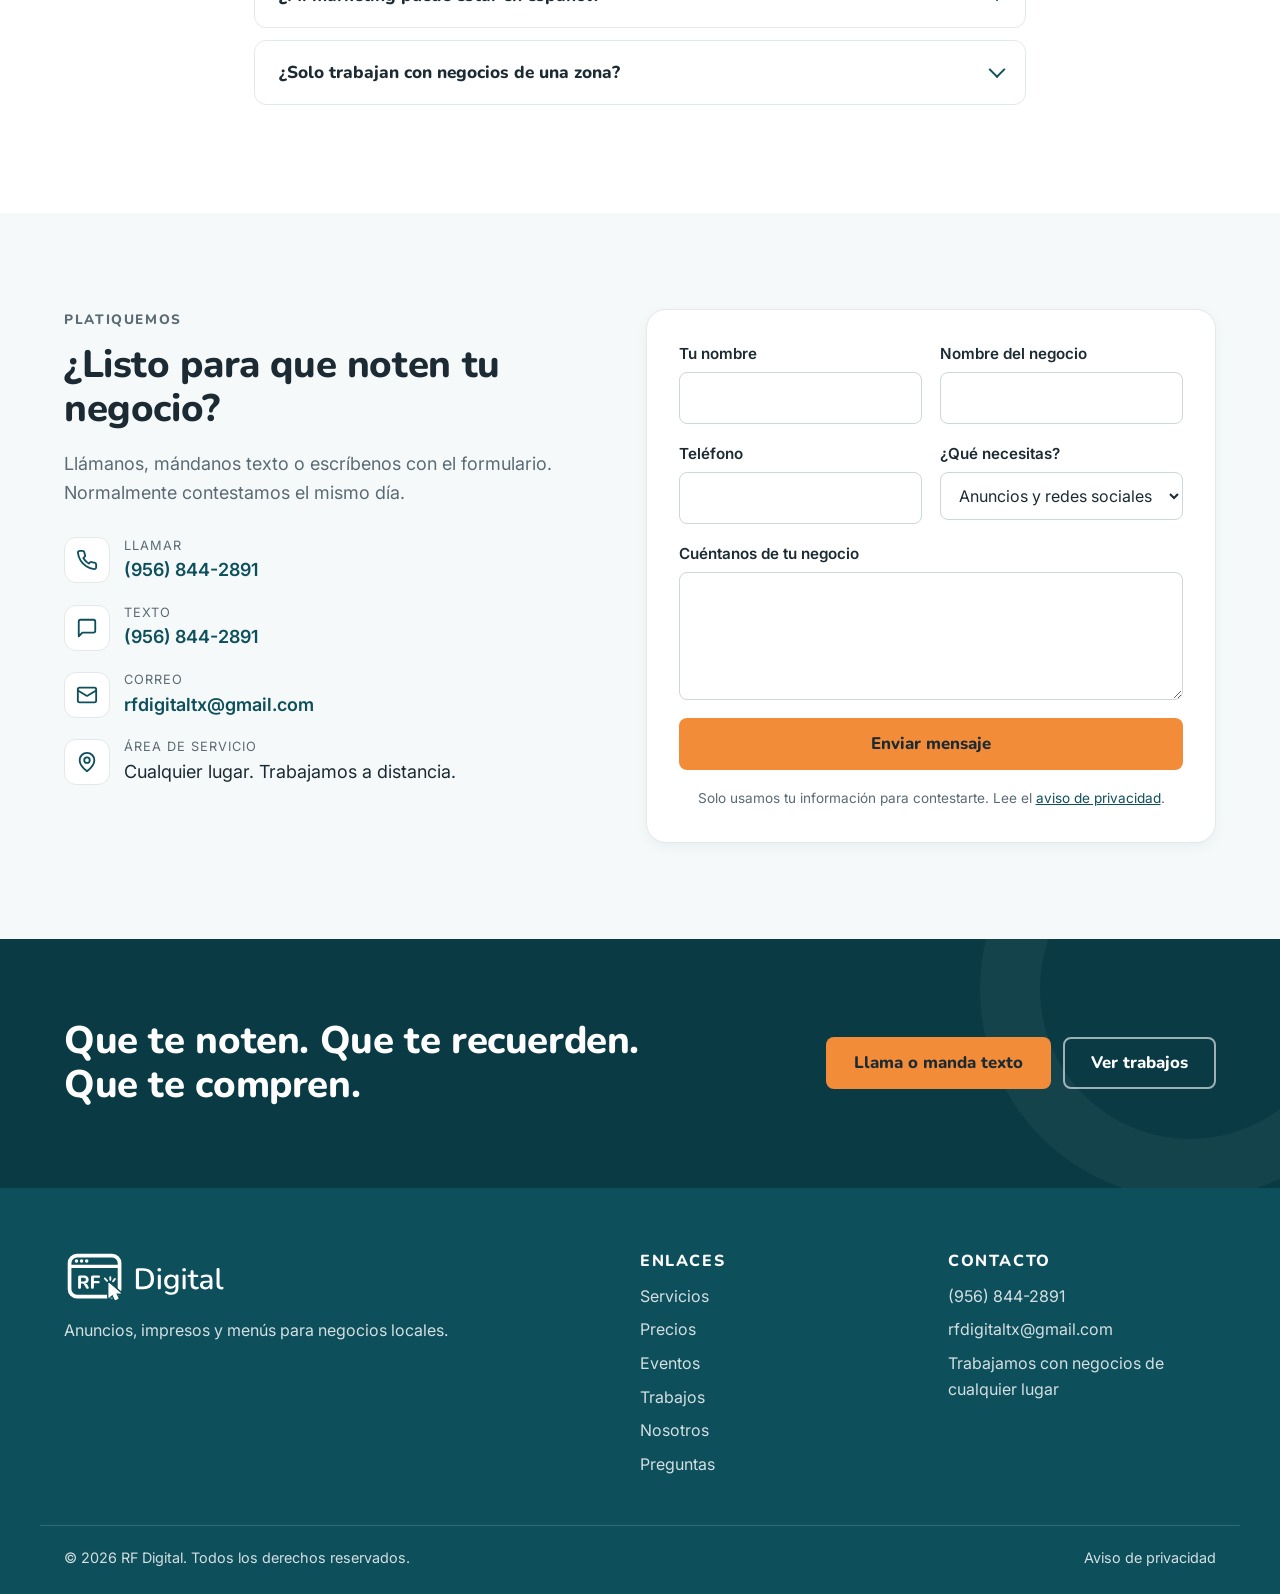
==== commit f7f7fdbe: "Change the slogan to "Make it stand out" / "Que se note" Co-Authored-By: Claude Opus 5.5 <noreply@an" ====
--- a/es/index.html
+++ b/es/index.html
@@ -14,10 +14,10 @@
   <meta property="og:title" content="RF Digital | Diseño para negocios, fiestas y eventos">
   <meta property="og:description" content="Anuncios, redes sociales, lonas, menús e invitaciones para negocios locales, fiestas y eventos.">
   <meta property="og:url" content="https://jose-franco22.github.io/rf-digital/es/">
-  <meta property="og:image" content="https://jose-franco22.github.io/rf-digital/assets/img/og-image-es.png?v=2">
+  <meta property="og:image" content="https://jose-franco22.github.io/rf-digital/assets/img/og-image-es.png?v=3">
   <meta property="og:image:width" content="1200">
   <meta property="og:image:height" content="630">
-  <meta property="og:image:alt" content="RF Digital: marketing que trabaja tan duro como tú. Anuncios, impresos, menús, fiestas y eventos.">
+  <meta property="og:image:alt" content="RF Digital: que se note. Anuncios, impresos, menús, fiestas y eventos.">
   <meta property="og:locale" content="es_US">
   <meta name="twitter:card" content="summary_large_image">
 
